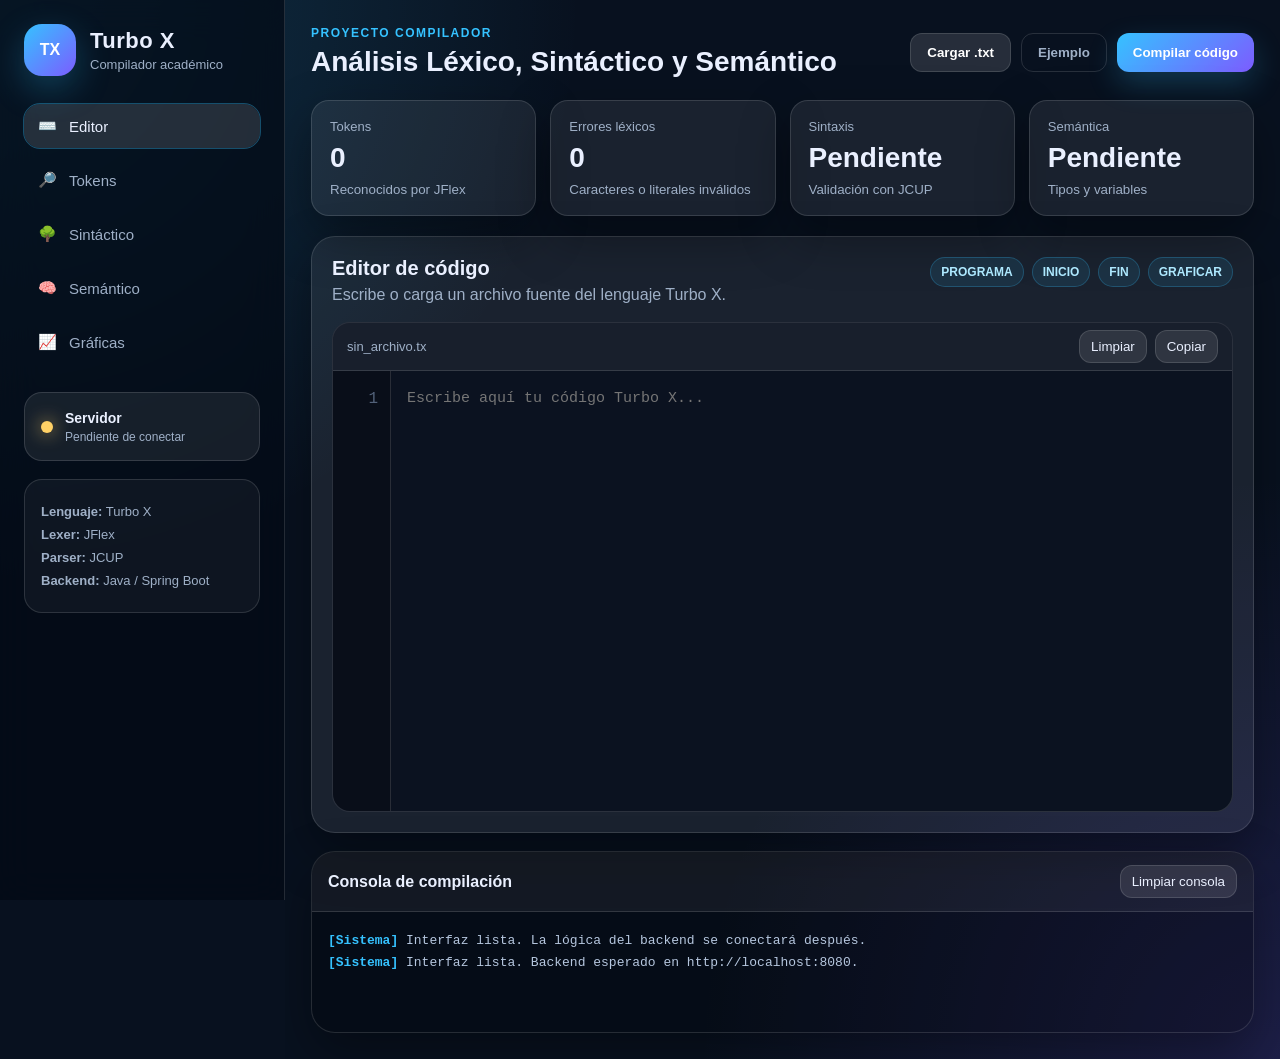
==== CompiladoresProject/CompiladoresProject/index.html @ 4ed5a0e7 "Primera version del compilador Turbo X" ====
<!DOCTYPE html>
<html lang="es">
<head>
    <meta charset="UTF-8">
    <meta name="viewport" content="width=device-width, initial-scale=1.0">
    <title>Turbo X Compiler</title>
    <link rel="stylesheet" href="styles.css">
</head>
<body>

    <div class="app-shell">

        <!-- Barra lateral -->
        <aside class="sidebar">
            <div class="brand">
                <div class="brand-icon">TX</div>
                <div>
                    <h1>Turbo X</h1>
                    <p>Compilador académico</p>
                </div>
            </div>

            <nav class="menu">
                <button class="menu-item active" data-panel="editorPanel">
                    <span>⌨️</span>
                    Editor
                </button>
                <button class="menu-item" data-panel="tokensPanel">
                    <span>🔎</span>
                    Tokens
                </button>
                <button class="menu-item" data-panel="parserPanel">
                    <span>🌳</span>
                    Sintáctico
                </button>
                <button class="menu-item" data-panel="semanticPanel">
                    <span>🧠</span>
                    Semántico
                </button>
                <button class="menu-item" data-panel="graphPanel">
                    <span>📈</span>
                    Gráficas
                </button>
            </nav>

            <div class="sidebar-card">
                <span class="status-dot"></span>
                <div>
                    <strong>Servidor</strong>
                    <p id="serverStatus">Pendiente de conectar</p>
                </div>
            </div>

            <div class="mini-info">
                <p><strong>Lenguaje:</strong> Turbo X</p>
                <p><strong>Lexer:</strong> JFlex</p>
                <p><strong>Parser:</strong> JCUP</p>
                <p><strong>Backend:</strong> Java / Spring Boot</p>
            </div>
        </aside>

        <!-- Contenido principal -->
        <main class="main-content">

            <!-- Encabezado -->
            <header class="topbar">
                <div>
                    <p class="eyebrow">Proyecto compilador</p>
                    <h2>Análisis Léxico, Sintáctico y Semántico</h2>
                </div>

                <div class="topbar-actions">
                    <input type="file" id="archivoTxt" accept=".txt" hidden>
                    <button class="btn secondary" id="btnArchivo">Cargar .txt</button>
                    <button class="btn ghost" id="btnEjemplo">Ejemplo</button>
                    <button class="btn primary" id="btnCompilar">Compilar código</button>
                </div>
            </header>

            <!-- Tarjetas de resumen -->
            <section class="dashboard-grid">
                <article class="metric-card">
                    <span class="metric-label">Tokens</span>
                    <strong id="metricTokens">0</strong>
                    <small>Reconocidos por JFlex</small>
                </article>

                <article class="metric-card">
                    <span class="metric-label">Errores léxicos</span>
                    <strong id="metricLexErrors">0</strong>
                    <small>Caracteres o literales inválidos</small>
                </article>

                <article class="metric-card">
                    <span class="metric-label">Sintaxis</span>
                    <strong id="metricSintaxis">Pendiente</strong>
                    <small>Validación con JCUP</small>
                </article>

                <article class="metric-card">
                    <span class="metric-label">Semántica</span>
                    <strong id="metricSemantica">Pendiente</strong>
                    <small>Tipos y variables</small>
                </article>
            </section>

            <!-- Panel de Editor -->
            <section id="editorPanel" class="workspace-panel active-panel">
                <div class="panel-header">
                    <div>
                        <h3>Editor de código</h3>
                        <p>Escribe o carga un archivo fuente del lenguaje Turbo X.</p>
                    </div>

                    <div class="chip-group">
                        <span class="chip">PROGRAMA</span>
                        <span class="chip">INICIO</span>
                        <span class="chip">FIN</span>
                        <span class="chip">GRAFICAR</span>
                    </div>
                </div>

                <div class="editor-card">
                    <div class="editor-toolbar">
                        <span class="file-name" id="fileName">sin_archivo.tx</span>
                        <div class="editor-tools">
                            <button class="tool-btn" id="btnLimpiar">Limpiar</button>
                            <button class="tool-btn" id="btnCopiar">Copiar</button>
                        </div>
                    </div>

                    <div class="code-wrapper">
                        <div id="lineNumbers" class="line-numbers">1</div>
                        <textarea id="codigo" spellcheck="false" placeholder="Escribe aquí tu código Turbo X..."></textarea>
                    </div>
                </div>
            </section>

            <!-- Panel de Tokens -->
            <section id="tokensPanel" class="workspace-panel">
                <div class="panel-header">
                    <div>
                        <h3>Tabla de tokens</h3>
                        <p>Vista preparada para mostrar el resultado del analizador léxico.</p>
                    </div>
                </div>

                <div class="table-card">
                    <table>
                        <thead>
                            <tr>
                                <th>#</th>
                                <th>Tipo token</th>
                                <th>Lexema</th>
                                <th>Línea</th>
                                <th>Columna</th>
                            </tr>
                        </thead>
                        <tbody id="tablaTokens">
                            <tr>
                                <td colspan="5" class="empty-row">Presiona “Compilar código” para visualizar los tokens.</td>
                            </tr>
                        </tbody>
                    </table>
                </div>
            </section>

            <!-- Panel Sintáctico -->
            <section id="parserPanel" class="workspace-panel">
                <div class="panel-header">
                    <div>
                        <h3>Análisis sintáctico</h3>
                        <p>Espacio diseñado para mostrar errores JCUP, reglas BNF aplicadas y AST.</p>
                    </div>
                </div>

                <div class="split-grid">
                    <article class="result-card">
                        <h4>Resultado del parser</h4>
                        <div id="parserStatus" class="result-box waiting">
                            Pendiente de implementar conexión con JCUP.
                        </div>
                    </article>

                    <article class="result-card">
                        <h4>Árbol sintáctico abstracto</h4>
                        <pre id="astOutput" class="code-output">AST pendiente...</pre>
                    </article>
                </div>
            </section>

            <!-- Panel Semántico -->
            <section id="semanticPanel" class="workspace-panel">
                <div class="panel-header">
                    <div>
                        <h3>Análisis semántico</h3>
                        <p>Validación de declaración de variables, asignaciones y compatibilidad de tipos.</p>
                    </div>
                </div>

                <div class="split-grid">
                    <article class="result-card">
                        <h4>Tabla de símbolos</h4>
                        <table class="mini-table">
                            <thead>
                                <tr>
                                    <th>Variable</th>
                                    <th>Tipo</th>
                                    <th>Valor</th>
                                    <th>Estado</th>
                                </tr>
                            </thead>
                            <tbody id="tablaSimbolos">
                                <tr>
                                    <td colspan="4" class="empty-row">Sin datos semánticos todavía.</td>
                                </tr>
                            </tbody>
                        </table>
                    </article>

                    <article class="result-card">
                        <h4>Errores semánticos</h4>
                        <div id="semanticErrors" class="result-box waiting">
                            Pendiente de validar tipos con Java.
                        </div>
                    </article>
                </div>
            </section>

            <!-- Panel Gráficas -->
            <section id="graphPanel" class="workspace-panel">
                <div class="panel-header">
                    <div>
                        <h3>Módulo de gráficas</h3>
                        <p>Diseñado para mostrar la función detectada y la URL generada para Desmos u otra herramienta.</p>
                    </div>
                </div>

                <div class="graph-layout">
                    <article class="result-card">
                        <h4>Función detectada</h4>
                        <div id="funcionDetectada" class="math-preview">f(x) = pendiente</div>
                    </article>

                    <article class="result-card">
                        <h4>URL generada</h4>
                        <div id="urlGrafica" class="url-box">No se ha generado una URL.</div>
                        <button class="btn secondary full-width" id="btnAbrirGrafica" disabled>Abrir gráfica</button>
                    </article>
                </div>
            </section>

            <!-- Consola inferior -->
            <section class="console-panel">
                <div class="console-header">
                    <h3>Consola de compilación</h3>
                    <button class="tool-btn" id="btnLimpiarConsola">Limpiar consola</button>
                </div>

                <div id="consola" class="console-body">
                    <p><span>[Sistema]</span> Interfaz lista. La lógica del backend se conectará después.</p>
                </div>
            </section>

        </main>
    </div>

    <script src="script.js"></script>
</body>
</html>
---- CompiladoresProject/CompiladoresProject/styles.css ----
/*CONFIGURACIÓN DE COLORES - MODO CLARO*/

/* =========================================================
   TURBO X COMPILER UI
   Diseño visual preparado para conectar después con Java/Spring Boot
   ========================================================= */

:root {
    --bg-main: #08111f;
    --bg-secondary: #0d1b2e;
    --panel: rgba(255, 255, 255, 0.075);
    --panel-strong: rgba(255, 255, 255, 0.12);
    --border: rgba(255, 255, 255, 0.13);
    --text-main: #eaf0ff;
    --text-muted: #9fb0c7;
    --accent: #35c2ff;
    --accent-2: #7c5cff;
    --success: #42e39f;
    --warning: #ffd166;
    --danger: #ff6b6b;
    --code-bg: #0b1220;
    --shadow: 0 20px 50px rgba(0, 0, 0, 0.35);
    --radius-xl: 24px;
    --radius-lg: 18px;
    --radius-md: 12px;
}

* {
    box-sizing: border-box;
}

body {
    margin: 0;
    min-height: 100vh;
    font-family: "Segoe UI", Arial, sans-serif;
    color: var(--text-main);
    background:
        radial-gradient(circle at top left, rgba(53, 194, 255, 0.20), transparent 35%),
        radial-gradient(circle at bottom right, rgba(124, 92, 255, 0.18), transparent 35%),
        var(--bg-main);
}

button,
input,
textarea {
    font-family: inherit;
}

button {
    border: none;
}

.app-shell {
    display: grid;
    grid-template-columns: 285px 1fr;
    min-height: 100vh;
}

/* =========================================================
   SIDEBAR
   ========================================================= */

.sidebar {
    padding: 24px;
    background: rgba(3, 10, 22, 0.72);
    border-right: 1px solid var(--border);
    backdrop-filter: blur(18px);
    position: sticky;
    top: 0;
    height: 100vh;
    overflow-y: auto;
}

.brand {
    display: flex;
    gap: 14px;
    align-items: center;
    margin-bottom: 28px;
}

.brand-icon {
    width: 52px;
    height: 52px;
    display: grid;
    place-items: center;
    border-radius: 18px;
    background: linear-gradient(135deg, var(--accent), var(--accent-2));
    font-weight: 800;
    color: #ffffff;
    box-shadow: 0 12px 35px rgba(53, 194, 255, 0.25);
}

.brand h1 {
    margin: 0;
    font-size: 22px;
    letter-spacing: 0.5px;
}

.brand p {
    margin: 3px 0 0;
    color: var(--text-muted);
    font-size: 13px;
}

.menu {
    display: grid;
    gap: 10px;
}

.menu-item {
    width: 100%;
    padding: 13px 14px;
    border-radius: 16px;
    display: flex;
    align-items: center;
    gap: 12px;
    color: var(--text-muted);
    background: transparent;
    cursor: pointer;
    text-align: left;
    font-size: 15px;
    transition: 0.2s ease;
}

.menu-item:hover,
.menu-item.active {
    background: var(--panel-strong);
    color: var(--text-main);
}

.menu-item.active {
    outline: 1px solid rgba(53, 194, 255, 0.35);
}

.sidebar-card {
    margin-top: 28px;
    padding: 16px;
    border-radius: 18px;
    background: var(--panel);
    border: 1px solid var(--border);
    display: flex;
    gap: 12px;
    align-items: center;
}

.status-dot {
    width: 12px;
    height: 12px;
    border-radius: 50%;
    background: var(--warning);
    box-shadow: 0 0 18px rgba(255, 209, 102, 0.8);
}

.sidebar-card strong {
    font-size: 14px;
}

.sidebar-card p {
    margin: 3px 0 0;
    color: var(--text-muted);
    font-size: 12px;
}

.mini-info {
    margin-top: 18px;
    padding: 16px;
    border-radius: 18px;
    background: rgba(255, 255, 255, 0.045);
    border: 1px solid var(--border);
}

.mini-info p {
    margin: 8px 0;
    color: var(--text-muted);
    font-size: 13px;
}

/* =========================================================
   MAIN CONTENT
   ========================================================= */

.main-content {
    padding: 26px;
    overflow: hidden;
}

.topbar {
    display: flex;
    align-items: center;
    justify-content: space-between;
    gap: 20px;
    margin-bottom: 22px;
}

.eyebrow {
    margin: 0 0 6px;
    color: var(--accent);
    text-transform: uppercase;
    letter-spacing: 1.5px;
    font-size: 12px;
    font-weight: 700;
}

.topbar h2 {
    margin: 0;
    font-size: 28px;
    font-weight: 700;
}

.topbar-actions {
    display: flex;
    flex-wrap: wrap;
    gap: 10px;
    justify-content: flex-end;
}

.btn,
.tool-btn {
    cursor: pointer;
    border-radius: 12px;
    transition: 0.2s ease;
}

.btn {
    padding: 11px 16px;
    font-weight: 700;
    color: #ffffff;
}

.btn.primary {
    background: linear-gradient(135deg, var(--accent), var(--accent-2));
    box-shadow: 0 12px 30px rgba(53, 194, 255, 0.22);
}

.btn.secondary {
    background: rgba(255, 255, 255, 0.12);
    border: 1px solid var(--border);
}

.btn.ghost {
    background: transparent;
    border: 1px solid var(--border);
    color: var(--text-muted);
}

.btn:hover,
.tool-btn:hover {
    transform: translateY(-1px);
    filter: brightness(1.12);
}

.btn:disabled {
    opacity: 0.45;
    cursor: not-allowed;
    transform: none;
}

.full-width {
    width: 100%;
    margin-top: 12px;
}

/* =========================================================
   DASHBOARD
   ========================================================= */

.dashboard-grid {
    display: grid;
    grid-template-columns: repeat(4, minmax(0, 1fr));
    gap: 14px;
    margin-bottom: 20px;
}

.metric-card {
    padding: 18px;
    border-radius: var(--radius-lg);
    background: var(--panel);
    border: 1px solid var(--border);
    box-shadow: var(--shadow);
}

.metric-label {
    display: block;
    color: var(--text-muted);
    font-size: 13px;
    margin-bottom: 8px;
}

.metric-card strong {
    display: block;
    font-size: 28px;
}

.metric-card small {
    display: block;
    color: var(--text-muted);
    margin-top: 8px;
}

/* =========================================================
   WORKSPACE PANELS
   ========================================================= */

.workspace-panel {
    display: none;
    padding: 20px;
    border-radius: var(--radius-xl);
    background: var(--panel);
    border: 1px solid var(--border);
    box-shadow: var(--shadow);
    margin-bottom: 18px;
}

.workspace-panel.active-panel {
    display: block;
}

.panel-header {
    display: flex;
    align-items: flex-start;
    justify-content: space-between;
    gap: 18px;
    margin-bottom: 18px;
}

.panel-header h3 {
    margin: 0;
    font-size: 20px;
}

.panel-header p {
    margin: 6px 0 0;
    color: var(--text-muted);
}

.chip-group {
    display: flex;
    gap: 8px;
    flex-wrap: wrap;
    justify-content: flex-end;
}

.chip {
    padding: 7px 10px;
    border-radius: 999px;
    background: rgba(53, 194, 255, 0.10);
    border: 1px solid rgba(53, 194, 255, 0.24);
    color: #aee9ff;
    font-size: 12px;
    font-weight: 700;
}

/* =========================================================
   EDITOR
   ========================================================= */

.editor-card {
    border-radius: var(--radius-lg);
    overflow: hidden;
    border: 1px solid var(--border);
    background: var(--code-bg);
}

.editor-toolbar {
    height: 48px;
    padding: 0 14px;
    background: rgba(255, 255, 255, 0.055);
    border-bottom: 1px solid var(--border);
    display: flex;
    align-items: center;
    justify-content: space-between;
}

.file-name {
    color: var(--text-muted);
    font-size: 13px;
}

.editor-tools {
    display: flex;
    gap: 8px;
}

.tool-btn {
    padding: 8px 11px;
    background: rgba(255, 255, 255, 0.10);
    color: var(--text-main);
    border: 1px solid var(--border);
}

.code-wrapper {
    display: grid;
    grid-template-columns: 58px 1fr;
    min-height: 440px;
    max-height: 520px;
}

.line-numbers {
    padding: 16px 12px;
    color: #526179;
    background: rgba(0, 0, 0, 0.22);
    border-right: 1px solid var(--border);
    text-align: right;
    font-family: "Consolas", "Courier New", monospace;
    line-height: 1.55;
    user-select: none;
    overflow: hidden;
}

#codigo {
    width: 100%;
    min-height: 440px;
    max-height: 520px;
    padding: 16px;
    resize: vertical;
    border: none;
    outline: none;
    color: #dce7ff;
    background: transparent;
    font-family: "Consolas", "Courier New", monospace;
    font-size: 15px;
    line-height: 1.55;
    overflow: auto;
}

/* =========================================================
   TABLES
   ========================================================= */

.table-card,
.result-card {
    border-radius: var(--radius-lg);
    background: rgba(0, 0, 0, 0.18);
    border: 1px solid var(--border);
    overflow: hidden;
}

.table-card {
    max-height: 480px;
    overflow: auto;
}

table {
    width: 100%;
    border-collapse: collapse;
}

th {
    position: sticky;
    top: 0;
    z-index: 2;
    color: var(--text-main);
    background: rgba(13, 27, 46, 0.96);
    text-align: left;
    font-size: 13px;
    letter-spacing: 0.4px;
}

th,
td {
    padding: 12px;
    border-bottom: 1px solid var(--border);
}

td {
    color: var(--text-muted);
    font-size: 14px;
}

.empty-row {
    text-align: center;
    color: #73839d;
    padding: 26px;
}

.token-badge {
    display: inline-flex;
    padding: 5px 8px;
    border-radius: 999px;
    background: rgba(53, 194, 255, 0.11);
    color: #aee9ff;
    font-size: 12px;
    font-weight: 700;
}

/* =========================================================
   RESULTS
   ========================================================= */

.split-grid,
.graph-layout {
    display: grid;
    grid-template-columns: 1fr 1fr;
    gap: 16px;
}

.result-card {
    padding: 18px;
}

.result-card h4 {
    margin: 0 0 12px;
    font-size: 16px;
}

.result-box {
    padding: 16px;
    border-radius: 14px;
    min-height: 120px;
    border: 1px solid var(--border);
    color: var(--text-muted);
    background: rgba(255, 255, 255, 0.045);
}

.result-box.waiting {
    border-style: dashed;
}

.code-output {
    margin: 0;
    padding: 16px;
    min-height: 210px;
    overflow: auto;
    border-radius: 14px;
    background: var(--code-bg);
    color: #dce7ff;
    font-family: "Consolas", "Courier New", monospace;
}

.mini-table th {
    position: static;
}

.math-preview {
    padding: 28px 18px;
    border-radius: 18px;
    background: linear-gradient(135deg, rgba(53, 194, 255, 0.13), rgba(124, 92, 255, 0.13));
    border: 1px solid var(--border);
    font-size: 28px;
    font-family: "Cambria Math", "Times New Roman", serif;
    text-align: center;
}

.url-box {
    padding: 14px;
    min-height: 78px;
    border-radius: 14px;
    background: var(--code-bg);
    border: 1px solid var(--border);
    color: var(--text-muted);
    word-break: break-all;
}

/* =========================================================
   CONSOLE
   ========================================================= */

.console-panel {
    border-radius: var(--radius-xl);
    background: rgba(0, 0, 0, 0.26);
    border: 1px solid var(--border);
    box-shadow: var(--shadow);
    overflow: hidden;
}

.console-header {
    padding: 13px 16px;
    display: flex;
    justify-content: space-between;
    align-items: center;
    background: rgba(255, 255, 255, 0.055);
    border-bottom: 1px solid var(--border);
}

.console-header h3 {
    margin: 0;
    font-size: 16px;
}

.console-body {
    padding: 14px 16px;
    min-height: 120px;
    max-height: 190px;
    overflow: auto;
    font-family: "Consolas", "Courier New", monospace;
    font-size: 13px;
}

.console-body p {
    margin: 7px 0;
    color: #b6c7df;
}

.console-body span {
    color: var(--accent);
    font-weight: 700;
}

/* =========================================================
   RESPONSIVE
   ========================================================= */

@media (max-width: 1100px) {
    .app-shell {
        grid-template-columns: 1fr;
    }

    .sidebar {
        position: relative;
        height: auto;
    }

    .menu {
        grid-template-columns: repeat(5, minmax(0, 1fr));
    }

    .dashboard-grid {
        grid-template-columns: repeat(2, minmax(0, 1fr));
    }

    .split-grid,
    .graph-layout {
        grid-template-columns: 1fr;
    }

    .topbar {
        align-items: flex-start;
        flex-direction: column;
    }
}

@media (max-width: 720px) {
    .main-content {
        padding: 16px;
    }

    .menu {
        grid-template-columns: 1fr;
    }

    .dashboard-grid {
        grid-template-columns: 1fr;
    }

    .topbar-actions {
        width: 100%;
    }

    .btn {
        width: 100%;
    }

    .code-wrapper {
        grid-template-columns: 46px 1fr;
    }

    .line-numbers {
        padding-left: 5px;
        padding-right: 7px;
    }
}

/* =========================================================
   EXTRA PARA RESULTADOS CORRECTOS / ERRORES
   Pegar al final de styles.css si no existe todavía.
   ========================================================= */

.success-box {
    border-color: rgba(66, 227, 159, 0.45) !important;
    background: rgba(66, 227, 159, 0.08) !important;
    color: #d8ffef !important;
}

.error-box {
    border-color: rgba(255, 107, 107, 0.45) !important;
    background: rgba(255, 107, 107, 0.08) !important;
    color: #ffdada !important;
}

.error-box ul {
    margin: 0;
    padding-left: 18px;
}

.token-error {
    background: rgba(255, 107, 107, 0.18) !important;
    color: #ffdada !important;
}
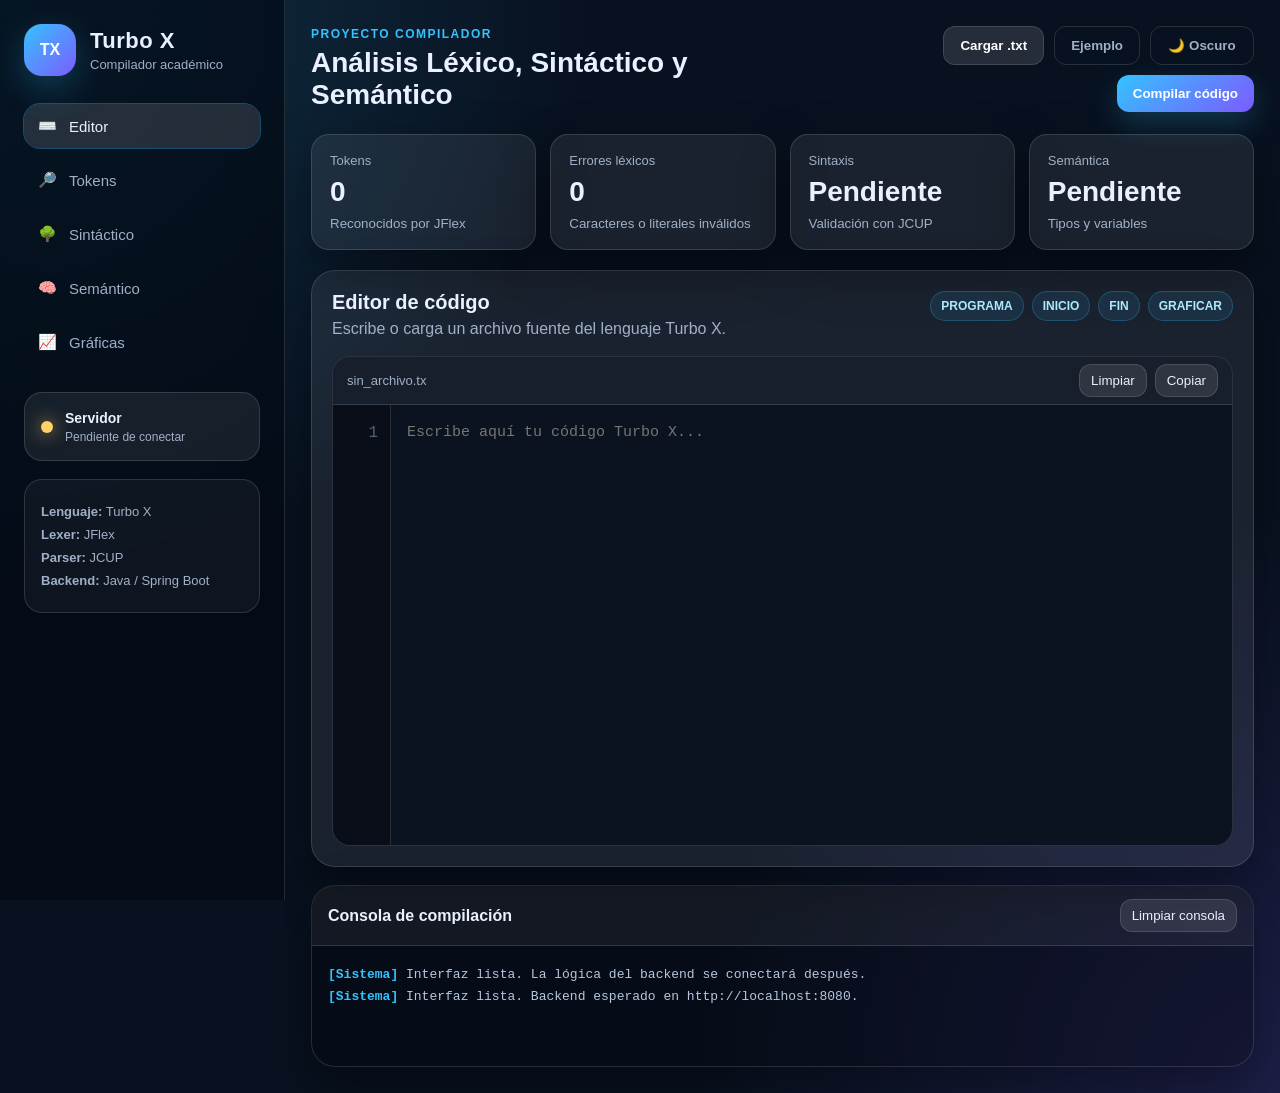
==== commit 40162a85: "Agregar tema claro y oscuro" ====
--- a/CompiladoresProject/CompiladoresProject/index.html
+++ b/CompiladoresProject/CompiladoresProject/index.html
@@ -73,6 +73,7 @@
                     <input type="file" id="archivoTxt" accept=".txt" hidden>
                     <button class="btn secondary" id="btnArchivo">Cargar .txt</button>
                     <button class="btn ghost" id="btnEjemplo">Ejemplo</button>
+                    <button class="btn ghost theme-toggle" id="btnTema" type="button">🌙 Oscuro</button>
                     <button class="btn primary" id="btnCompilar">Compilar código</button>
                 </div>
             </header>
--- a/CompiladoresProject/CompiladoresProject/styles.css
+++ b/CompiladoresProject/CompiladoresProject/styles.css
@@ -686,3 +686,239 @@
     background: rgba(255, 107, 107, 0.18) !important;
     color: #ffdada !important;
 }
+
+
+/* =========================================================
+   BOTÓN Y TEMA CLARO / OSCURO
+   El tema oscuro actual queda como predeterminado.
+   El claro solo se activa cuando body tiene la clase .light-theme
+   ========================================================= */
+
+.theme-toggle {
+    min-width: 104px;
+}
+
+body.light-theme {
+    --bg-main: #f8fafc;
+    --bg-secondary: #eef2ff;
+    --panel: rgba(255, 255, 255, 0.82);
+    --panel-strong: rgba(255, 255, 255, 0.96);
+    --border: rgba(100, 116, 139, 0.28);
+    --text-main: #0f172a;
+    --text-muted: #475569;
+    --accent: #2563eb;
+    --accent-2: #7c3aed;
+    --success: #15803d;
+    --warning: #ca8a04;
+    --danger: #dc2626;
+    --code-bg: #ffffff;
+    --shadow: 0 20px 50px rgba(15, 23, 42, 0.10);
+
+    color: var(--text-main);
+    background:
+        radial-gradient(circle at top left, rgba(37, 99, 235, 0.12), transparent 34%),
+        radial-gradient(circle at bottom right, rgba(14, 165, 233, 0.12), transparent 34%),
+        linear-gradient(135deg, #f8fafc 0%, #eef2ff 50%, #e0f2fe 100%);
+}
+
+body.light-theme .sidebar {
+    background: rgba(255, 255, 255, 0.88);
+    border-right: 1px solid rgba(100, 116, 139, 0.30);
+    box-shadow: 8px 0 28px rgba(15, 23, 42, 0.08);
+}
+
+body.light-theme .brand h1,
+body.light-theme .topbar h2,
+body.light-theme .panel-header h3,
+body.light-theme .console-header h3,
+body.light-theme .result-card h4,
+body.light-theme .metric-card strong,
+body.light-theme .sidebar-card strong,
+body.light-theme h1,
+body.light-theme h2,
+body.light-theme h3,
+body.light-theme h4 {
+    color: #0f172a;
+}
+
+body.light-theme .brand p,
+body.light-theme .panel-header p,
+body.light-theme .metric-label,
+body.light-theme .metric-card small,
+body.light-theme .sidebar-card p,
+body.light-theme .mini-info p,
+body.light-theme .file-name,
+body.light-theme td,
+body.light-theme .empty-row,
+body.light-theme .console-body p,
+body.light-theme .url-box,
+body.light-theme #graficaAyuda {
+    color: #475569;
+}
+
+body.light-theme .eyebrow {
+    color: #2563eb;
+}
+
+body.light-theme .menu-item {
+    color: #334155;
+}
+
+body.light-theme .menu-item:hover,
+body.light-theme .menu-item.active {
+    background: rgba(37, 99, 235, 0.10);
+    color: #1d4ed8;
+}
+
+body.light-theme .menu-item.active {
+    outline: 1px solid rgba(37, 99, 235, 0.25);
+}
+
+body.light-theme .workspace-panel,
+body.light-theme .metric-card,
+body.light-theme .sidebar-card,
+body.light-theme .mini-info,
+body.light-theme .console-panel,
+body.light-theme .table-card,
+body.light-theme .result-card {
+    background: rgba(255, 255, 255, 0.82);
+    border-color: rgba(100, 116, 139, 0.28);
+    box-shadow: 0 20px 50px rgba(15, 23, 42, 0.10);
+}
+
+body.light-theme .editor-card,
+body.light-theme .code-output,
+body.light-theme .url-box {
+    background: #ffffff;
+    border-color: rgba(100, 116, 139, 0.28);
+}
+
+body.light-theme .editor-toolbar,
+body.light-theme .console-header {
+    background: rgba(226, 232, 240, 0.72);
+    border-color: rgba(100, 116, 139, 0.28);
+}
+
+body.light-theme .code-wrapper {
+    background: #ffffff;
+}
+
+body.light-theme .line-numbers {
+    background: #f1f5f9;
+    color: #64748b;
+    border-color: rgba(100, 116, 139, 0.28);
+}
+
+body.light-theme #codigo {
+    color: #0f172a;
+    background: #ffffff;
+    caret-color: #2563eb;
+}
+
+body.light-theme #codigo::placeholder {
+    color: #94a3b8;
+}
+
+body.light-theme th {
+    background: #e2e8f0;
+    color: #0f172a;
+    border-color: rgba(100, 116, 139, 0.25);
+}
+
+body.light-theme td {
+    border-color: rgba(100, 116, 139, 0.20);
+}
+
+body.light-theme tr:hover td {
+    background: rgba(37, 99, 235, 0.06);
+}
+
+body.light-theme .result-box {
+    background: #f8fafc;
+    border-color: rgba(100, 116, 139, 0.30);
+    color: #334155;
+}
+
+body.light-theme .result-box.waiting {
+    border-color: rgba(100, 116, 139, 0.35);
+}
+
+body.light-theme .success-box {
+    background: rgba(220, 252, 231, 0.82) !important;
+    border-color: rgba(22, 163, 74, 0.45) !important;
+    color: #14532d !important;
+}
+
+body.light-theme .error-box {
+    background: rgba(254, 226, 226, 0.86) !important;
+    border-color: rgba(220, 38, 38, 0.45) !important;
+    color: #7f1d1d !important;
+}
+
+body.light-theme .console-body {
+    background: #ffffff;
+}
+
+body.light-theme .console-body span {
+    color: #0284c7;
+}
+
+body.light-theme .btn {
+    background: #ffffff;
+    color: #0f172a;
+    border: 1px solid rgba(100, 116, 139, 0.35);
+}
+
+body.light-theme .btn.primary {
+    background: linear-gradient(135deg, #2563eb, #7c3aed);
+    color: #ffffff;
+    border-color: transparent;
+}
+
+body.light-theme .btn.secondary {
+    background: #f8fafc;
+    color: #0f172a;
+}
+
+body.light-theme .btn.ghost {
+    background: #ffffff;
+    color: #0f172a;
+}
+
+body.light-theme .tool-btn {
+    background: #ffffff;
+    color: #0f172a;
+    border: 1px solid rgba(100, 116, 139, 0.35);
+}
+
+body.light-theme .chip {
+    background: rgba(37, 99, 235, 0.10);
+    border-color: rgba(37, 99, 235, 0.22);
+    color: #1d4ed8;
+}
+
+body.light-theme .token-badge {
+    background: rgba(37, 99, 235, 0.12);
+    color: #1d4ed8;
+}
+
+body.light-theme .token-error {
+    background: rgba(220, 38, 38, 0.13) !important;
+    color: #b91c1c !important;
+}
+
+body.light-theme .math-preview {
+    background: linear-gradient(135deg, rgba(37, 99, 235, 0.12), rgba(124, 58, 237, 0.10));
+    color: #0f172a;
+}
+
+body.light-theme #graficaCanvasWrapper {
+    background: rgba(255, 255, 255, 0.86) !important;
+    border-color: rgba(100, 116, 139, 0.30) !important;
+}
+
+body.light-theme #graficaCanvas {
+    background: #ffffff !important;
+    border: 1px solid rgba(100, 116, 139, 0.30);
+}
+
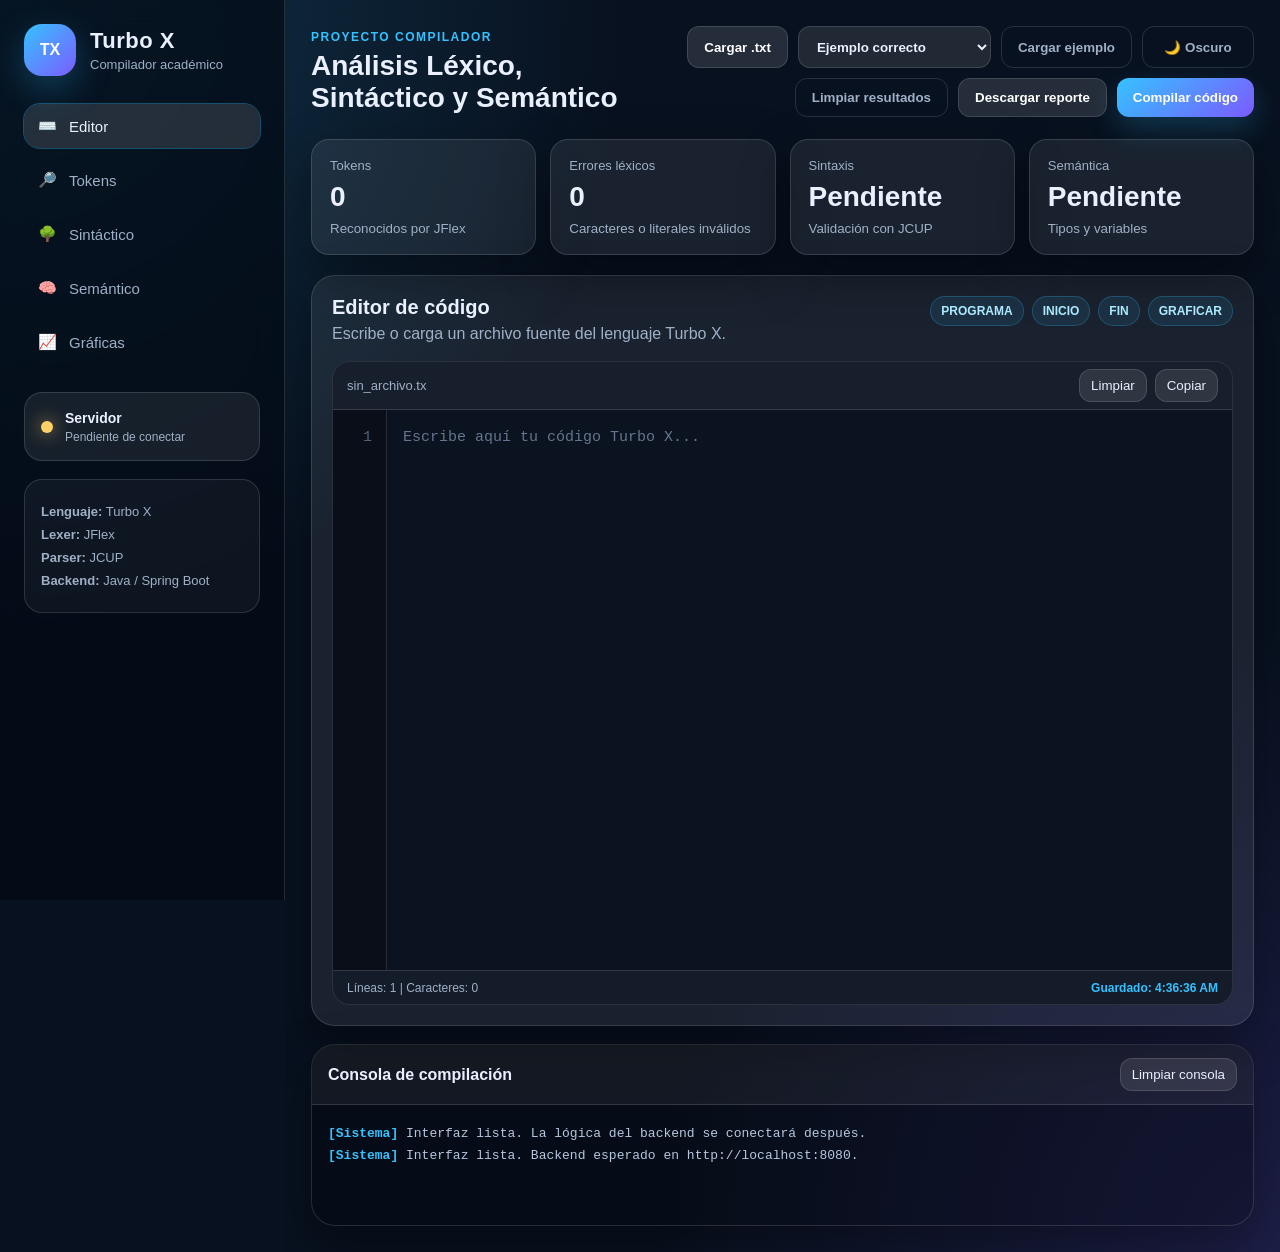
==== commit 29d12f54: "Mejoras en la parte web" ====
--- a/CompiladoresProject/CompiladoresProject/index.html
+++ b/CompiladoresProject/CompiladoresProject/index.html
@@ -71,10 +71,23 @@
 
                 <div class="topbar-actions">
                     <input type="file" id="archivoTxt" accept=".txt" hidden>
-                    <button class="btn secondary" id="btnArchivo">Cargar .txt</button>
-                    <button class="btn ghost" id="btnEjemplo">Ejemplo</button>
+                    <button class="btn secondary" id="btnArchivo" type="button">Cargar .txt</button>
+
+                    <select id="selectorEjemplos" class="select-example" title="Seleccionar ejemplo de prueba">
+                        <option value="correcto">Ejemplo correcto</option>
+                        <option value="lexico">Error léxico</option>
+                        <option value="sintactico">Error sintáctico</option>
+                        <option value="semantico">Error semántico</option>
+                        <option value="grafica">Gráfica cuadrática</option>
+                        <option value="trigonometrica">Gráfica trigonométrica</option>
+                        <option value="divisionCero">División entre cero</option>
+                    </select>
+
+                    <button class="btn ghost" id="btnEjemplo" type="button">Cargar ejemplo</button>
                     <button class="btn ghost theme-toggle" id="btnTema" type="button">🌙 Oscuro</button>
-                    <button class="btn primary" id="btnCompilar">Compilar código</button>
+                    <button class="btn ghost" id="btnLimpiarResultados" type="button">Limpiar resultados</button>
+                    <button class="btn secondary" id="btnDescargarReporte" type="button">Descargar reporte</button>
+                    <button class="btn primary" id="btnCompilar" type="button">Compilar código</button>
                 </div>
             </header>
 
@@ -132,7 +145,17 @@
 
                     <div class="code-wrapper">
                         <div id="lineNumbers" class="line-numbers">1</div>
-                        <textarea id="codigo" spellcheck="false" placeholder="Escribe aquí tu código Turbo X..."></textarea>
+
+                        <div class="highlight-editor">
+                            <div id="errorLineLayer" class="error-line-layer" aria-hidden="true"></div>
+                            <pre id="highlightLayer" class="highlight-layer" aria-hidden="true"></pre>
+                            <textarea id="codigo" class="code-input" spellcheck="false" placeholder="Escribe aquí tu código Turbo X..."></textarea>
+                        </div>
+                    </div>
+
+                    <div class="editor-statusbar">
+                        <span id="editorStats">Líneas: 1 | Caracteres: 0</span>
+                        <span id="autosaveStatus">Autoguardado activo</span>
                     </div>
                 </div>
             </section>
@@ -249,7 +272,19 @@
                         <button class="btn secondary full-width" id="btnAbrirGrafica" disabled>Abrir gráfica</button>
                     </article>
                 </div>
-            </section>
+            
+                <div id="graficaCanvasWrapper" class="graph-card canvas-visible-card">
+                    <div class="graph-card-header">
+                        <div>
+                            <h3>Vista de la gráfica</h3>
+                            <p>Representación interna en Canvas como vista previa adicional.</p>
+                        </div>
+                    </div>
+
+                    <canvas id="graficaCanvas"></canvas>
+                    <p id="graficaAyuda">Gráfica pendiente. Compila un programa con GRAFICAR para visualizarla.</p>
+                </div>
+</section>
 
             <!-- Consola inferior -->
             <section class="console-panel">
--- a/CompiladoresProject/CompiladoresProject/styles.css
+++ b/CompiladoresProject/CompiladoresProject/styles.css
@@ -689,42 +689,81 @@
 
 
 /* =========================================================
-   BOTÓN Y TEMA CLARO / OSCURO
-   El tema oscuro actual queda como predeterminado.
-   El claro solo se activa cuando body tiene la clase .light-theme
+   TEMA CLARO / OSCURO
    ========================================================= */
 
 .theme-toggle {
-    min-width: 104px;
+    min-width: 112px;
 }
 
 body.light-theme {
     --bg-main: #f8fafc;
     --bg-secondary: #eef2ff;
-    --panel: rgba(255, 255, 255, 0.82);
-    --panel-strong: rgba(255, 255, 255, 0.96);
+    --panel: rgba(255, 255, 255, 0.84);
+    --panel-strong: rgba(37, 99, 235, 0.10);
     --border: rgba(100, 116, 139, 0.28);
     --text-main: #0f172a;
     --text-muted: #475569;
     --accent: #2563eb;
     --accent-2: #7c3aed;
-    --success: #15803d;
-    --warning: #ca8a04;
-    --danger: #dc2626;
     --code-bg: #ffffff;
-    --shadow: 0 20px 50px rgba(15, 23, 42, 0.10);
-
+    --shadow: 0 20px 45px rgba(15, 23, 42, 0.10);
     color: var(--text-main);
     background:
-        radial-gradient(circle at top left, rgba(37, 99, 235, 0.12), transparent 34%),
-        radial-gradient(circle at bottom right, rgba(14, 165, 233, 0.12), transparent 34%),
-        linear-gradient(135deg, #f8fafc 0%, #eef2ff 50%, #e0f2fe 100%);
+        radial-gradient(circle at top left, rgba(37, 99, 235, 0.10), transparent 35%),
+        radial-gradient(circle at bottom right, rgba(124, 58, 237, 0.10), transparent 35%),
+        linear-gradient(135deg, #f8fafc 0%, #eef2ff 52%, #e0f2fe 100%);
 }
 
 body.light-theme .sidebar {
-    background: rgba(255, 255, 255, 0.88);
-    border-right: 1px solid rgba(100, 116, 139, 0.30);
-    box-shadow: 8px 0 28px rgba(15, 23, 42, 0.08);
+    background: rgba(255, 255, 255, 0.82);
+    border-right: 1px solid var(--border);
+}
+
+body.light-theme .main-content {
+    color: var(--text-main);
+}
+
+body.light-theme .workspace-panel,
+body.light-theme .metric-card,
+body.light-theme .sidebar-card,
+body.light-theme .mini-info,
+body.light-theme .console-panel {
+    background: rgba(255, 255, 255, 0.78);
+    border-color: var(--border);
+    box-shadow: var(--shadow);
+}
+
+body.light-theme .editor-card,
+body.light-theme .table-card,
+body.light-theme .result-card,
+body.light-theme .url-box,
+body.light-theme .code-output {
+    background: #ffffff;
+    border-color: var(--border);
+}
+
+body.light-theme .editor-toolbar,
+body.light-theme .console-header {
+    background: rgba(37, 99, 235, 0.06);
+    border-color: var(--border);
+}
+
+body.light-theme th {
+    background: #e2e8f0;
+    color: #0f172a;
+}
+
+body.light-theme td,
+body.light-theme .console-body p,
+body.light-theme .file-name,
+body.light-theme .metric-card small,
+body.light-theme .metric-label,
+body.light-theme .panel-header p,
+body.light-theme .brand p,
+body.light-theme .mini-info p,
+body.light-theme .sidebar-card p {
+    color: #475569;
 }
 
 body.light-theme .brand h1,
@@ -733,31 +772,8 @@
 body.light-theme .console-header h3,
 body.light-theme .result-card h4,
 body.light-theme .metric-card strong,
-body.light-theme .sidebar-card strong,
-body.light-theme h1,
-body.light-theme h2,
-body.light-theme h3,
-body.light-theme h4 {
+body.light-theme .sidebar-card strong {
     color: #0f172a;
-}
-
-body.light-theme .brand p,
-body.light-theme .panel-header p,
-body.light-theme .metric-label,
-body.light-theme .metric-card small,
-body.light-theme .sidebar-card p,
-body.light-theme .mini-info p,
-body.light-theme .file-name,
-body.light-theme td,
-body.light-theme .empty-row,
-body.light-theme .console-body p,
-body.light-theme .url-box,
-body.light-theme #graficaAyuda {
-    color: #475569;
-}
-
-body.light-theme .eyebrow {
-    color: #2563eb;
 }
 
 body.light-theme .menu-item {
@@ -770,125 +786,45 @@
     color: #1d4ed8;
 }
 
-body.light-theme .menu-item.active {
-    outline: 1px solid rgba(37, 99, 235, 0.25);
-}
-
-body.light-theme .workspace-panel,
-body.light-theme .metric-card,
-body.light-theme .sidebar-card,
-body.light-theme .mini-info,
-body.light-theme .console-panel,
-body.light-theme .table-card,
-body.light-theme .result-card {
-    background: rgba(255, 255, 255, 0.82);
-    border-color: rgba(100, 116, 139, 0.28);
-    box-shadow: 0 20px 50px rgba(15, 23, 42, 0.10);
-}
-
-body.light-theme .editor-card,
-body.light-theme .code-output,
-body.light-theme .url-box {
+body.light-theme .btn.secondary,
+body.light-theme .btn.ghost,
+body.light-theme .tool-btn {
     background: #ffffff;
-    border-color: rgba(100, 116, 139, 0.28);
-}
-
-body.light-theme .editor-toolbar,
-body.light-theme .console-header {
-    background: rgba(226, 232, 240, 0.72);
-    border-color: rgba(100, 116, 139, 0.28);
-}
-
-body.light-theme .code-wrapper {
-    background: #ffffff;
+    color: #0f172a;
+    border: 1px solid var(--border);
+}
+
+body.light-theme .btn.primary {
+    color: #ffffff;
 }
 
 body.light-theme .line-numbers {
     background: #f1f5f9;
     color: #64748b;
-    border-color: rgba(100, 116, 139, 0.28);
-}
-
-body.light-theme #codigo {
-    color: #0f172a;
-    background: #ffffff;
-    caret-color: #2563eb;
-}
-
-body.light-theme #codigo::placeholder {
-    color: #94a3b8;
-}
-
-body.light-theme th {
-    background: #e2e8f0;
-    color: #0f172a;
-    border-color: rgba(100, 116, 139, 0.25);
-}
-
-body.light-theme td {
-    border-color: rgba(100, 116, 139, 0.20);
-}
-
-body.light-theme tr:hover td {
-    background: rgba(37, 99, 235, 0.06);
+    border-right: 1px solid var(--border);
 }
 
 body.light-theme .result-box {
     background: #f8fafc;
-    border-color: rgba(100, 116, 139, 0.30);
     color: #334155;
-}
-
-body.light-theme .result-box.waiting {
-    border-color: rgba(100, 116, 139, 0.35);
+    border-color: var(--border);
 }
 
 body.light-theme .success-box {
+    border-color: rgba(22, 163, 74, 0.45) !important;
     background: rgba(220, 252, 231, 0.82) !important;
-    border-color: rgba(22, 163, 74, 0.45) !important;
     color: #14532d !important;
 }
 
 body.light-theme .error-box {
+    border-color: rgba(220, 38, 38, 0.45) !important;
     background: rgba(254, 226, 226, 0.86) !important;
-    border-color: rgba(220, 38, 38, 0.45) !important;
     color: #7f1d1d !important;
 }
 
-body.light-theme .console-body {
-    background: #ffffff;
-}
-
-body.light-theme .console-body span {
-    color: #0284c7;
-}
-
-body.light-theme .btn {
-    background: #ffffff;
+body.light-theme .math-preview {
+    background: linear-gradient(135deg, rgba(37, 99, 235, 0.10), rgba(124, 58, 237, 0.10));
     color: #0f172a;
-    border: 1px solid rgba(100, 116, 139, 0.35);
-}
-
-body.light-theme .btn.primary {
-    background: linear-gradient(135deg, #2563eb, #7c3aed);
-    color: #ffffff;
-    border-color: transparent;
-}
-
-body.light-theme .btn.secondary {
-    background: #f8fafc;
-    color: #0f172a;
-}
-
-body.light-theme .btn.ghost {
-    background: #ffffff;
-    color: #0f172a;
-}
-
-body.light-theme .tool-btn {
-    background: #ffffff;
-    color: #0f172a;
-    border: 1px solid rgba(100, 116, 139, 0.35);
 }
 
 body.light-theme .chip {
@@ -897,28 +833,880 @@
     color: #1d4ed8;
 }
 
-body.light-theme .token-badge {
-    background: rgba(37, 99, 235, 0.12);
+/* =========================================================
+   EDITOR CON RESALTADO DE SINTAXIS
+   ========================================================= */
+
+.highlight-editor {
+    position: relative;
+    min-height: 440px;
+    max-height: 520px;
+    overflow: hidden;
+    background: transparent;
+}
+
+.highlight-layer,
+.code-input {
+    position: absolute;
+    inset: 0;
+    width: 100%;
+    min-height: 440px;
+    max-height: 520px;
+    margin: 0;
+    padding: 16px;
+    border: none;
+    outline: none;
+    font-family: "Consolas", "Courier New", monospace;
+    font-size: 15px;
+    line-height: 1.55;
+    tab-size: 4;
+    white-space: pre-wrap;
+    overflow-wrap: break-word;
+}
+
+.highlight-layer {
+    z-index: 1;
+    overflow: hidden;
+    pointer-events: none;
+    color: #dce7ff;
+    background: transparent;
+}
+
+.code-input {
+    z-index: 2;
+    resize: vertical;
+    overflow: auto;
+    background: transparent !important;
+    color: transparent !important;
+    caret-color: #eaf0ff;
+    -webkit-text-fill-color: transparent;
+}
+
+.code-input::selection {
+    background: rgba(53, 194, 255, 0.28);
+}
+
+.code-input::placeholder {
+    color: #66758d;
+    -webkit-text-fill-color: #66758d;
+}
+
+/* Resaltado en tema oscuro */
+.syntax-keyword {
+    color: #7dd3fc;
+    font-weight: 800;
+}
+
+.syntax-type {
+    color: #86efac;
+    font-weight: 800;
+}
+
+.syntax-boolean {
+    color: #fbbf24;
+    font-weight: 800;
+}
+
+.syntax-function {
+    color: #c084fc;
+    font-weight: 800;
+}
+
+.syntax-identifier {
+    color: #dce7ff;
+}
+
+.syntax-string {
+    color: #fde68a;
+}
+
+.syntax-char {
+    color: #fdba74;
+}
+
+.syntax-number {
+    color: #67e8f9;
+}
+
+.syntax-comment {
+    color: #64748b;
+    font-style: italic;
+}
+
+.syntax-operator {
+    color: #f0abfc;
+    font-weight: 700;
+}
+
+/* Resaltado en tema claro */
+body.light-theme .highlight-layer {
+    color: #0f172a;
+}
+
+body.light-theme .code-input {
+    caret-color: #1d4ed8;
+}
+
+body.light-theme .code-input::selection {
+    background: rgba(37, 99, 235, 0.20);
+}
+
+body.light-theme .syntax-keyword {
     color: #1d4ed8;
 }
 
-body.light-theme .token-error {
-    background: rgba(220, 38, 38, 0.13) !important;
-    color: #b91c1c !important;
+body.light-theme .syntax-type {
+    color: #047857;
+}
+
+body.light-theme .syntax-boolean {
+    color: #b45309;
+}
+
+body.light-theme .syntax-function {
+    color: #7c3aed;
+}
+
+body.light-theme .syntax-identifier {
+    color: #0f172a;
+}
+
+body.light-theme .syntax-string {
+    color: #a16207;
+}
+
+body.light-theme .syntax-char {
+    color: #c2410c;
+}
+
+body.light-theme .syntax-number {
+    color: #0891b2;
+}
+
+body.light-theme .syntax-comment {
+    color: #64748b;
+}
+
+body.light-theme .syntax-operator {
+    color: #be185d;
+}
+
+
+
+/* =========================================================
+   MEJORAS UI: SELECTOR, REPORTE, AUTOGUARDADO
+   ========================================================= */
+
+.select-example {
+    min-height: 42px;
+    padding: 10px 14px;
+    border-radius: 12px;
+    border: 1px solid var(--border);
+    background: rgba(255, 255, 255, 0.10);
+    color: var(--text-main);
+    font-weight: 700;
+    outline: none;
+    cursor: pointer;
+    transition: 0.2s ease;
+}
+
+.select-example:hover,
+.select-example:focus {
+    filter: brightness(1.10);
+    border-color: rgba(53, 194, 255, 0.45);
+}
+
+.select-example option {
+    background: #0d1b2e;
+    color: #eaf0ff;
+}
+
+.editor-statusbar {
+    min-height: 38px;
+    padding: 9px 14px;
+    border-top: 1px solid var(--border);
+    background: rgba(255, 255, 255, 0.045);
+    display: flex;
+    align-items: center;
+    justify-content: space-between;
+    gap: 14px;
+    color: var(--text-muted);
+    font-size: 12px;
+}
+
+#autosaveStatus {
+    color: var(--accent);
+    font-weight: 700;
+}
+
+body.light-theme .select-example {
+    background: #ffffff;
+    color: #0f172a;
+    border-color: var(--border);
+}
+
+body.light-theme .select-example option {
+    background: #ffffff;
+    color: #0f172a;
+}
+
+body.light-theme .editor-statusbar {
+    background: rgba(37, 99, 235, 0.05);
+    border-color: var(--border);
+    color: #475569;
+}
+
+body.light-theme #autosaveStatus {
+    color: #2563eb;
+}
+
+@media (max-width: 720px) {
+    .select-example {
+        width: 100%;
+    }
+
+    .editor-statusbar {
+        flex-direction: column;
+        align-items: flex-start;
+    }
+}
+
+
+/* =========================================================
+   MARCADO DE LÍNEAS CON ERROR Y VALIDACIÓN EN VIVO
+   ========================================================= */
+
+.error-line-layer {
+    position: absolute;
+    inset: 0;
+    z-index: 0;
+    overflow: hidden;
+    pointer-events: none;
+}
+
+.highlight-layer {
+    z-index: 1;
+}
+
+.code-input {
+    z-index: 2;
+}
+
+.compile-error-line,
+.live-warning-line {
+    position: absolute;
+    left: 0;
+    right: 0;
+    border-left: 4px solid transparent;
+}
+
+.compile-error-line {
+    background: rgba(239, 68, 68, 0.20);
+    border-left-color: #ef4444;
+}
+
+.live-warning-line {
+    background: rgba(245, 158, 11, 0.16);
+    border-left-color: #f59e0b;
+}
+
+.line-numbers span {
+    display: inline-block;
+    width: 100%;
+    padding-right: 6px;
+    border-radius: 8px;
+}
+
+.line-number-error {
+    background: rgba(239, 68, 68, 0.25);
+    color: #fecaca;
+    font-weight: 800;
+}
+
+.line-number-warning {
+    background: rgba(245, 158, 11, 0.22);
+    color: #fde68a;
+    font-weight: 800;
+}
+
+body.light-theme .compile-error-line {
+    background: rgba(220, 38, 38, 0.16);
+    border-left-color: #dc2626;
+}
+
+body.light-theme .live-warning-line {
+    background: rgba(217, 119, 6, 0.16);
+    border-left-color: #d97706;
+}
+
+body.light-theme .line-number-error {
+    background: rgba(220, 38, 38, 0.18);
+    color: #991b1b;
+}
+
+body.light-theme .line-number-warning {
+    background: rgba(217, 119, 6, 0.18);
+    color: #92400e;
+}
+
+
+
+/* =========================================================
+   AJUSTE FINAL DE MARCADO DE LÍNEAS
+   ========================================================= */
+
+.error-line-layer {
+    padding-top: 0;
+}
+
+.compile-error-line {
+    background: rgba(239, 68, 68, 0.14);
+    border-left-color: #ef4444;
+}
+
+.live-warning-line {
+    background: rgba(245, 158, 11, 0.12);
+    border-left-color: #f59e0b;
+}
+
+.line-number-error {
+    background: rgba(239, 68, 68, 0.22);
+    color: #fecaca;
+    font-weight: 900;
+}
+
+.line-number-warning {
+    background: rgba(245, 158, 11, 0.18);
+    color: #fde68a;
+    font-weight: 900;
+}
+
+body.light-theme .compile-error-line {
+    background: rgba(220, 38, 38, 0.12);
+}
+
+body.light-theme .live-warning-line {
+    background: rgba(217, 119, 6, 0.12);
+}
+
+
+
+/* =========================================================
+   CORRECCIÓN FINAL DEL EDITOR
+   - Alineación exacta entre número de línea y código
+   - Scroll sincronizado
+   - Barra inferior sin obstruir el código
+   ========================================================= */
+
+.code-wrapper {
+    display: grid;
+    grid-template-columns: 52px minmax(0, 1fr);
+    min-height: 500px;
+    max-height: 500px;
+    overflow: hidden;
+}
+
+.line-numbers {
+    height: 500px;
+    min-height: 500px;
+    max-height: 500px;
+    padding: 16px 10px 16px 6px;
+    line-height: 1.55;
+    font-size: 15px;
+    overflow: hidden;
+    box-sizing: border-box;
+}
+
+.line-numbers span {
+    display: block;
+    height: 23.25px;
+    line-height: 23.25px;
+    padding-right: 6px;
+    border-radius: 7px;
+}
+
+.highlight-editor {
+    position: relative;
+    height: 500px;
+    min-height: 500px;
+    max-height: 500px;
+    overflow: hidden;
+}
+
+.highlight-layer,
+.code-input {
+    position: absolute;
+    inset: 0;
+    width: 100%;
+    height: 500px;
+    min-height: 500px;
+    max-height: 500px;
+    margin: 0;
+    padding: 16px;
+    border: none;
+    outline: none;
+    font-family: "Consolas", "Courier New", monospace;
+    font-size: 15px;
+    line-height: 23.25px;
+    tab-size: 4;
+    white-space: pre;
+    overflow-wrap: normal;
+    box-sizing: border-box;
+}
+
+.highlight-layer {
+    overflow: hidden;
+}
+
+.code-input {
+    overflow: auto;
+    resize: none;
+}
+
+.error-line-layer {
+    position: absolute;
+    inset: 0;
+    z-index: 0;
+    overflow: hidden;
+    pointer-events: none;
+}
+
+.compile-error-line,
+.live-warning-line {
+    position: absolute;
+    left: 0;
+    right: 0;
+    height: 23.25px;
+    border-left: 4px solid transparent;
+}
+
+.editor-statusbar {
+    min-height: 34px;
+    padding: 8px 14px;
+    border-top: 1px solid var(--border);
+    background: rgba(255, 255, 255, 0.045);
+    display: flex;
+    align-items: center;
+    justify-content: space-between;
+    gap: 14px;
+    color: var(--text-muted);
+    font-size: 12px;
+    position: relative;
+    z-index: 5;
+}
+
+.editor-card {
+    overflow: hidden;
+}
+
+body.light-theme .editor-statusbar {
+    background: rgba(37, 99, 235, 0.05);
+}
+
+/* Scrollbar del textarea para que no tape visualmente el código */
+.code-input::-webkit-scrollbar {
+    width: 11px;
+    height: 11px;
+}
+
+.code-input::-webkit-scrollbar-track {
+    background: rgba(15, 23, 42, 0.45);
+}
+
+.code-input::-webkit-scrollbar-thumb {
+    background: rgba(148, 163, 184, 0.55);
+    border-radius: 999px;
+}
+
+body.light-theme .code-input::-webkit-scrollbar-track {
+    background: #e2e8f0;
+}
+
+body.light-theme .code-input::-webkit-scrollbar-thumb {
+    background: #94a3b8;
+}
+
+/* =========================================================
+   MEJORA VISUAL DEL MÓDULO DE GRÁFICAS
+   ========================================================= */
+
+.graph-layout {
+    align-items: stretch;
+}
+
+.math-preview,
+.url-box {
+    border-radius: 18px;
+}
+
+.math-preview {
+    min-height: 92px;
+    display: flex;
+    align-items: center;
+    justify-content: center;
+    padding: 22px 18px;
+    background:
+        radial-gradient(circle at top left, rgba(53, 194, 255, 0.18), transparent 38%),
+        linear-gradient(135deg, rgba(53, 194, 255, 0.16), rgba(124, 92, 255, 0.16));
+    border: 1px solid rgba(53, 194, 255, 0.22);
+    font-size: 27px;
+    color: #eaf0ff;
+    box-shadow: inset 0 0 30px rgba(53, 194, 255, 0.05);
+}
+
+.url-box {
+    min-height: 74px;
+    display: flex;
+    align-items: center;
+    padding: 14px 16px;
+    background: rgba(2, 6, 23, 0.58);
+    color: #bfdbfe;
+    font-family: "Consolas", "Courier New", monospace;
+    line-height: 1.45;
+}
+
+#btnAbrirGrafica {
+    width: 100%;
+    margin-top: 10px;
+}
+
+.graph-card,
+#graficaCanvasWrapper {
+    margin-top: 18px;
+    padding: 18px;
+    border-radius: 22px;
+    background: rgba(15, 23, 42, 0.76);
+    border: 1px solid rgba(148, 163, 184, 0.22);
+    box-shadow: 0 20px 50px rgba(0, 0, 0, 0.25);
+}
+
+.graph-card h3,
+#graficaCanvasWrapper h3 {
+    margin-bottom: 12px;
+}
+
+#graficaCanvas {
+    width: 100%;
+    height: 460px;
+    border-radius: 16px;
+    border: 1px solid rgba(148, 163, 184, 0.28);
+    background: #ffffff;
+    display: block;
+}
+
+#graficaAyuda {
+    margin: 12px 0 0 0;
+    padding: 10px 12px;
+    border-radius: 12px;
+    background: rgba(2, 6, 23, 0.38);
+    color: #cbd5e1;
+    font-size: 13px;
 }
 
 body.light-theme .math-preview {
-    background: linear-gradient(135deg, rgba(37, 99, 235, 0.12), rgba(124, 58, 237, 0.10));
+    background:
+        radial-gradient(circle at top left, rgba(37, 99, 235, 0.12), transparent 38%),
+        linear-gradient(135deg, rgba(37, 99, 235, 0.10), rgba(124, 58, 237, 0.10));
+    border-color: rgba(37, 99, 235, 0.20);
     color: #0f172a;
 }
 
+body.light-theme .url-box {
+    background: #ffffff;
+    color: #1d4ed8;
+    border-color: rgba(148, 163, 184, 0.32);
+}
+
+body.light-theme .graph-card,
 body.light-theme #graficaCanvasWrapper {
-    background: rgba(255, 255, 255, 0.86) !important;
-    border-color: rgba(100, 116, 139, 0.30) !important;
-}
-
-body.light-theme #graficaCanvas {
+    background: rgba(255, 255, 255, 0.82);
+    border-color: rgba(148, 163, 184, 0.30);
+    box-shadow: 0 18px 45px rgba(15, 23, 42, 0.08);
+}
+
+body.light-theme #graficaAyuda {
+    background: #f8fafc;
+    color: #475569;
+    border: 1px solid rgba(148, 163, 184, 0.25);
+}
+
+@media (max-width: 720px) {
+    .code-wrapper,
+    .line-numbers,
+    .highlight-editor,
+    .highlight-layer,
+    .code-input {
+        height: 390px;
+        min-height: 390px;
+        max-height: 390px;
+    }
+
+    #graficaCanvas {
+        height: 340px;
+    }
+}
+
+
+/* =========================================================
+   FIX DEFINITIVO DEL EDITOR Y NUMERACIÓN
+   ========================================================= */
+
+/*
+   El editor necesita tres capas:
+   1. Números de línea con scroll interno sincronizado.
+   2. Capa de resaltado con todo el contenido visible internamente.
+   3. Textarea transparente que recibe la escritura.
+*/
+
+.code-wrapper {
+    display: grid !important;
+    grid-template-columns: 54px minmax(0, 1fr) !important;
+    height: 560px !important;
+    min-height: 560px !important;
+    max-height: 560px !important;
+    overflow: hidden !important;
+}
+
+.line-numbers {
+    height: 560px !important;
+    min-height: 560px !important;
+    max-height: 560px !important;
+    padding: 16px 8px 16px 6px !important;
+    line-height: 23.25px !important;
+    font-size: 15px !important;
+    overflow: hidden !important;
+    box-sizing: border-box !important;
+    transform: none !important;
+}
+
+.line-numbers span {
+    display: block !important;
+    height: 23.25px !important;
+    line-height: 23.25px !important;
+    padding-right: 6px !important;
+    border-radius: 7px !important;
+    box-sizing: border-box !important;
+}
+
+.highlight-editor {
+    position: relative !important;
+    height: 560px !important;
+    min-height: 560px !important;
+    max-height: 560px !important;
+    overflow: hidden !important;
+    background: transparent !important;
+}
+
+.error-line-layer {
+    position: absolute !important;
+    inset: 0 !important;
+    z-index: 0 !important;
+    overflow: hidden !important;
+    pointer-events: none !important;
+}
+
+.highlight-layer {
+    position: absolute !important;
+    top: 0 !important;
+    left: 0 !important;
+    right: auto !important;
+    bottom: auto !important;
+    z-index: 1 !important;
+    width: max-content !important;
+    min-width: 100% !important;
+    height: auto !important;
+    min-height: 100% !important;
+    max-height: none !important;
+    margin: 0 !important;
+    padding: 16px !important;
+    border: none !important;
+    outline: none !important;
+    overflow: visible !important;
+    white-space: pre !important;
+    overflow-wrap: normal !important;
+    word-break: normal !important;
+    box-sizing: border-box !important;
+    font-family: "Consolas", "Courier New", monospace !important;
+    font-size: 15px !important;
+    line-height: 23.25px !important;
+    tab-size: 4 !important;
+    pointer-events: none !important;
+}
+
+.code-input {
+    position: absolute !important;
+    inset: 0 !important;
+    z-index: 2 !important;
+    width: 100% !important;
+    height: 560px !important;
+    min-height: 560px !important;
+    max-height: 560px !important;
+    margin: 0 !important;
+    padding: 16px !important;
+    border: none !important;
+    outline: none !important;
+    resize: none !important;
+    overflow: auto !important;
+    white-space: pre !important;
+    overflow-wrap: normal !important;
+    word-break: normal !important;
+    box-sizing: border-box !important;
+    font-family: "Consolas", "Courier New", monospace !important;
+    font-size: 15px !important;
+    line-height: 23.25px !important;
+    tab-size: 4 !important;
+    background: transparent !important;
+    color: transparent !important;
+    -webkit-text-fill-color: transparent !important;
+    caret-color: #eaf0ff !important;
+}
+
+.editor-statusbar {
+    position: relative !important;
+    z-index: 4 !important;
+    min-height: 34px !important;
+    padding: 8px 14px !important;
+    border-top: 1px solid var(--border) !important;
+}
+
+.compile-error-line,
+.live-warning-line {
+    position: absolute !important;
+    left: 0 !important;
+    right: 0 !important;
+    height: 23.25px !important;
+    border-left: 4px solid transparent !important;
+}
+
+body.light-theme .code-input {
+    caret-color: #1d4ed8 !important;
+}
+
+/* Ajuste responsive del editor */
+@media (max-width: 720px) {
+    .code-wrapper,
+    .line-numbers,
+    .highlight-editor,
+    .code-input {
+        height: 430px !important;
+        min-height: 430px !important;
+        max-height: 430px !important;
+    }
+}
+
+/* =========================================================
+   FIX VISUAL DE GRÁFICAS RESPONSIVE
+   ========================================================= */
+
+.graph-card,
+#graficaCanvasWrapper {
+    overflow: hidden !important;
+}
+
+#graficaCanvas {
+    width: 100% !important;
+    max-width: 1120px !important;
+    height: 420px !important;
+    display: block !important;
+    margin: 0 auto !important;
+    border-radius: 16px !important;
     background: #ffffff !important;
-    border: 1px solid rgba(100, 116, 139, 0.30);
-}
-
+}
+
+#graficaAyuda {
+    max-width: 1120px !important;
+    margin: 12px auto 0 auto !important;
+}
+
+@media (min-width: 1400px) {
+    #graficaCanvas {
+        max-width: 1180px !important;
+        height: 430px !important;
+    }
+}
+
+@media (max-width: 720px) {
+    #graficaCanvas {
+        height: 330px !important;
+    }
+}
+
+
+/* =========================================================
+   FIX: VISUALIZACIÓN INTERNA DE GRÁFICA
+   ========================================================= */
+
+.canvas-visible-card,
+#graficaCanvasWrapper,
+.graph-card {
+    display: block !important;
+    visibility: visible !important;
+}
+
+#graficaCanvasWrapper {
+    margin-top: 18px !important;
+    padding: 18px !important;
+    border-radius: 22px !important;
+    background: rgba(15, 23, 42, 0.76) !important;
+    border: 1px solid rgba(148, 163, 184, 0.22) !important;
+    box-shadow: 0 20px 50px rgba(0, 0, 0, 0.25) !important;
+    overflow-x: auto !important;
+    overflow-y: hidden !important;
+}
+
+.graph-card-header {
+    display: flex;
+    align-items: center;
+    justify-content: space-between;
+    gap: 14px;
+    margin-bottom: 12px;
+}
+
+.graph-card-header h3 {
+    margin: 0;
+}
+
+.graph-card-header p {
+    margin: 4px 0 0 0;
+    color: var(--text-muted);
+    font-size: 13px;
+}
+
+#graficaCanvas {
+    display: block !important;
+    margin: 0 auto !important;
+    height: 420px !important;
+    max-height: 420px !important;
+    border-radius: 16px !important;
+    background: #ffffff !important;
+    border: 1px solid rgba(148, 163, 184, 0.28) !important;
+}
+
+#graficaAyuda {
+    max-width: 1160px !important;
+    margin: 12px auto 0 auto !important;
+    padding: 10px 12px !important;
+    border-radius: 12px !important;
+    background: rgba(2, 6, 23, 0.38) !important;
+    color: #cbd5e1 !important;
+    font-size: 13px !important;
+}
+
+body.light-theme #graficaCanvasWrapper {
+    background: rgba(255, 255, 255, 0.82) !important;
+    border-color: rgba(148, 163, 184, 0.30) !important;
+    box-shadow: 0 18px 45px rgba(15, 23, 42, 0.08) !important;
+}
+
+body.light-theme #graficaAyuda {
+    background: #f8fafc !important;
+    color: #475569 !important;
+    border: 1px solid rgba(148, 163, 184, 0.25) !important;
+}
+
+@media (max-width: 900px) {
+    #graficaCanvas {
+        height: 340px !important;
+        max-height: 340px !important;
+    }
+}
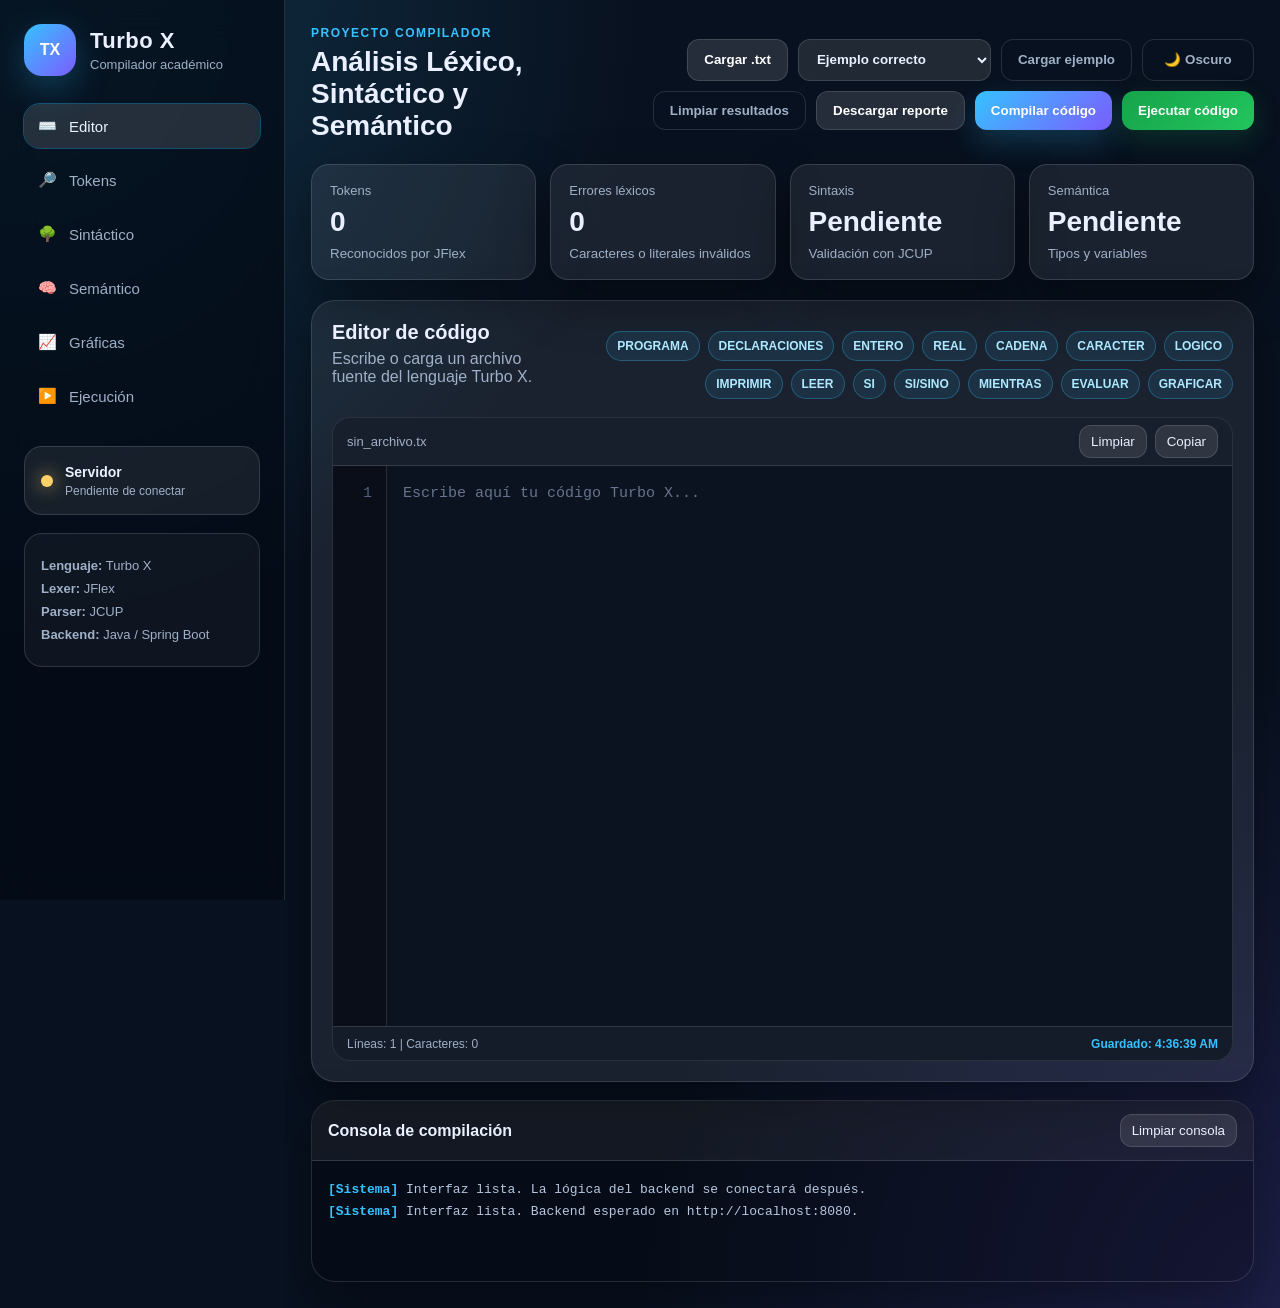
==== commit 53d26cba: "proyecto mejorado" ====
--- a/CompiladoresProject/CompiladoresProject/index.html
+++ b/CompiladoresProject/CompiladoresProject/index.html
@@ -41,6 +41,10 @@
                     <span>📈</span>
                     Gráficas
                 </button>
+                <button class="menu-item" data-panel="executionPanel">
+                    <span>▶️</span>
+                    Ejecución
+                </button>
             </nav>
 
             <div class="sidebar-card">
@@ -81,6 +85,7 @@
                         <option value="grafica">Gráfica cuadrática</option>
                         <option value="trigonometrica">Gráfica trigonométrica</option>
                         <option value="divisionCero">División entre cero</option>
+                        <option value="ejecucionLeer">Ejecución con LEER</option>
                     </select>
 
                     <button class="btn ghost" id="btnEjemplo" type="button">Cargar ejemplo</button>
@@ -88,6 +93,7 @@
                     <button class="btn ghost" id="btnLimpiarResultados" type="button">Limpiar resultados</button>
                     <button class="btn secondary" id="btnDescargarReporte" type="button">Descargar reporte</button>
                     <button class="btn primary" id="btnCompilar" type="button">Compilar código</button>
+                    <button class="btn success" id="btnEjecutarCodigo" type="button">Ejecutar código</button>
                 </div>
             </header>
 
@@ -126,11 +132,21 @@
                         <p>Escribe o carga un archivo fuente del lenguaje Turbo X.</p>
                     </div>
 
-                    <div class="chip-group">
-                        <span class="chip">PROGRAMA</span>
-                        <span class="chip">INICIO</span>
-                        <span class="chip">FIN</span>
-                        <span class="chip">GRAFICAR</span>
+                    <div class="chip-group snippet-actions editor-snippet-actions">
+                        <button class="chip snippet-chip" type="button" data-snippet="programa">PROGRAMA</button>
+                        <button class="chip snippet-chip" type="button" data-snippet="declaraciones">DECLARACIONES</button>
+                        <button class="chip snippet-chip" type="button" data-snippet="entero">ENTERO</button>
+                        <button class="chip snippet-chip" type="button" data-snippet="real">REAL</button>
+                        <button class="chip snippet-chip" type="button" data-snippet="cadena">CADENA</button>
+                        <button class="chip snippet-chip" type="button" data-snippet="caracter">CARACTER</button>
+                        <button class="chip snippet-chip" type="button" data-snippet="logico">LOGICO</button>
+                        <button class="chip snippet-chip" type="button" data-snippet="imprimir">IMPRIMIR</button>
+                        <button class="chip snippet-chip" type="button" data-snippet="leer">LEER</button>
+                        <button class="chip snippet-chip" type="button" data-snippet="si">SI</button>
+                        <button class="chip snippet-chip" type="button" data-snippet="sino">SI/SINO</button>
+                        <button class="chip snippet-chip" type="button" data-snippet="mientras">MIENTRAS</button>
+                        <button class="chip snippet-chip" type="button" data-snippet="evaluar">EVALUAR</button>
+                        <button class="chip snippet-chip" type="button" data-snippet="graficar">GRAFICAR</button>
                     </div>
                 </div>
 
@@ -286,6 +302,74 @@
                 </div>
 </section>
 
+            
+            <!-- Panel Ejecución -->
+            <section id="executionPanel" class="workspace-panel">
+                <div class="panel-header">
+                    <div>
+                        <h3>Ejecución del programa</h3>
+                        <p>Terminal interactiva para ejecutar IMPRIMIR, LEER, asignaciones, SI, MIENTRAS y EVALUAR.</p>
+                    </div>
+
+                    <div class="chip-group">
+                        <span class="chip info-chip">IMPRIMIR</span>
+                        <span class="chip info-chip">LEER interactivo</span>
+                        <span class="chip info-chip">ENTER</span>
+                        <span class="chip info-chip">Memoria</span>
+                    </div>
+                </div>
+
+                <div class="terminal-layout">
+                    <article class="result-card terminal-card">
+                        <div class="execution-card-header">
+                            <div>
+                                <h4>Terminal Turbo X</h4>
+                                <p>Cuando el programa ejecute LEER, escribe el dato en la línea de entrada y presiona Enter.</p>
+                            </div>
+                            <div class="execution-actions">
+                                <button class="tool-btn" id="btnLimpiarEjecucion" type="button">Limpiar terminal</button>
+                                <button class="btn success small" id="btnEjecutarPanel" type="button">Ejecutar</button>
+                            </div>
+                        </div>
+
+                        <!-- Se mantiene oculto para compatibilidad con código anterior, pero ya no se usa como entrada principal. -->
+                        <textarea id="entradaPrograma" class="runtime-input-hidden" spellcheck="false"></textarea>
+
+                        <div class="terminal-window" id="terminalWindow">
+                            <pre id="salidaPrograma" class="runtime-output terminal-output">Presiona “Ejecutar código” para iniciar la terminal.</pre>
+
+                            <div id="terminalInputRow" class="terminal-input-row hidden">
+                                <span class="terminal-prompt">&gt;</span>
+                                <input id="terminalInput" class="terminal-input" type="text" autocomplete="off" spellcheck="false">
+                                <span class="terminal-cursor"></span>
+                            </div>
+                        </div>
+
+                        <div class="runtime-help terminal-help">
+                            <strong>Ejemplo:</strong> si el código imprime <code>IMPRIMIR("ingrese su edad");</code> y luego ejecuta <code>LEER(edad);</code>, la terminal mostrará el mensaje, esperará el dato y continuará al presionar Enter.
+                        </div>
+                    </article>
+                </div>
+
+                <article class="result-card runtime-vars-card">
+                    <h4>Memoria de variables al finalizar</h4>
+                    <table class="mini-table">
+                        <thead>
+                            <tr>
+                                <th>Variable</th>
+                                <th>Tipo</th>
+                                <th>Valor final</th>
+                            </tr>
+                        </thead>
+                        <tbody id="tablaVariablesRuntime">
+                            <tr>
+                                <td colspan="3" class="empty-row">Sin ejecución todavía.</td>
+                            </tr>
+                        </tbody>
+                    </table>
+                </article>
+            </section>
+
             <!-- Consola inferior -->
             <section class="console-panel">
                 <div class="console-header">
--- a/CompiladoresProject/CompiladoresProject/styles.css
+++ b/CompiladoresProject/CompiladoresProject/styles.css
@@ -1710,3 +1710,564 @@
         max-height: 340px !important;
     }
 }
+
+
+/* =========================================================
+   MÓDULO DE EJECUCIÓN
+   ========================================================= */
+
+.btn.success {
+    background: linear-gradient(135deg, #16a34a, #22c55e);
+    color: #ffffff;
+    border-color: transparent;
+    box-shadow: 0 10px 28px rgba(34, 197, 94, 0.18);
+}
+
+.btn.success:hover {
+    transform: translateY(-1px);
+    box-shadow: 0 14px 32px rgba(34, 197, 94, 0.24);
+}
+
+.btn.small {
+    padding: 8px 12px;
+    font-size: 13px;
+}
+
+.execution-grid {
+    display: grid;
+    grid-template-columns: minmax(300px, 0.85fr) minmax(420px, 1.15fr);
+    gap: 16px;
+    align-items: stretch;
+}
+
+.execution-card-header {
+    display: flex;
+    align-items: flex-start;
+    justify-content: space-between;
+    gap: 14px;
+    margin-bottom: 12px;
+}
+
+.execution-card-header h4 {
+    margin: 0;
+}
+
+.execution-card-header p {
+    margin: 5px 0 0 0;
+    color: var(--text-muted);
+    font-size: 13px;
+}
+
+.execution-actions {
+    display: flex;
+    align-items: center;
+    gap: 8px;
+}
+
+.runtime-input {
+    width: 100%;
+    min-height: 230px;
+    resize: vertical;
+    border: 1px solid var(--border);
+    border-radius: 16px;
+    padding: 14px;
+    background: rgba(2, 6, 23, 0.56);
+    color: var(--text-main);
+    outline: none;
+    font-family: "Consolas", "Courier New", monospace;
+    font-size: 14px;
+    line-height: 1.5;
+}
+
+.runtime-input:focus {
+    border-color: rgba(53, 194, 255, 0.52);
+    box-shadow: 0 0 0 3px rgba(53, 194, 255, 0.10);
+}
+
+.runtime-output {
+    min-height: 300px;
+    max-height: 460px;
+    overflow: auto;
+    margin: 0;
+    border: 1px solid var(--border);
+    border-radius: 16px;
+    padding: 16px;
+    background: rgba(2, 6, 23, 0.72);
+    color: #dbeafe;
+    font-family: "Consolas", "Courier New", monospace;
+    font-size: 14px;
+    line-height: 1.55;
+    white-space: pre-wrap;
+}
+
+.runtime-help {
+    margin-top: 12px;
+    padding: 12px 14px;
+    border-radius: 14px;
+    background: rgba(53, 194, 255, 0.08);
+    border: 1px solid rgba(53, 194, 255, 0.16);
+    color: var(--text-muted);
+    font-size: 13px;
+    line-height: 1.45;
+}
+
+.runtime-vars-card {
+    margin-top: 16px;
+}
+
+body.light-theme .btn.success {
+    color: #ffffff;
+}
+
+body.light-theme .runtime-input,
+body.light-theme .runtime-output {
+    background: #ffffff;
+    color: #0f172a;
+    border-color: var(--border);
+}
+
+body.light-theme .runtime-help {
+    background: rgba(37, 99, 235, 0.07);
+    border-color: rgba(37, 99, 235, 0.16);
+    color: #475569;
+}
+
+@media (max-width: 1100px) {
+    .execution-grid {
+        grid-template-columns: 1fr;
+    }
+
+    .execution-card-header {
+        flex-direction: column;
+    }
+}
+
+
+/* =========================================================
+   TERMINAL INTERACTIVA TURBO X
+   ========================================================= */
+
+.terminal-layout {
+    display: grid;
+    grid-template-columns: 1fr;
+    gap: 16px;
+}
+
+.terminal-card {
+    min-height: 430px;
+}
+
+.runtime-input-hidden {
+    display: none !important;
+}
+
+.terminal-window {
+    min-height: 310px;
+    max-height: 440px;
+    overflow: auto;
+    border-radius: 16px;
+    border: 1px solid rgba(148, 163, 184, 0.24);
+    background: #050b16;
+    padding: 18px;
+    box-shadow: inset 0 0 24px rgba(0, 0, 0, 0.22);
+}
+
+.runtime-output.terminal-output {
+    min-height: 230px;
+    margin: 0;
+    padding: 0;
+    border: none;
+    background: transparent;
+    color: #e5e7eb;
+    font-family: "Consolas", "Courier New", monospace;
+    font-size: 15px;
+    line-height: 1.55;
+    white-space: pre-wrap;
+}
+
+.terminal-input-row {
+    display: flex;
+    align-items: center;
+    gap: 8px;
+    margin-top: 4px;
+    font-family: "Consolas", "Courier New", monospace;
+}
+
+.terminal-input-row.hidden {
+    display: none;
+}
+
+.terminal-prompt {
+    color: #38bdf8;
+    font-weight: 900;
+    font-size: 16px;
+}
+
+.terminal-input {
+    flex: 1;
+    min-width: 120px;
+    border: none;
+    outline: none;
+    background: transparent;
+    color: #fef9c3;
+    font-family: "Consolas", "Courier New", monospace;
+    font-size: 15px;
+    line-height: 1.55;
+}
+
+.terminal-input::placeholder {
+    color: #64748b;
+}
+
+.terminal-cursor {
+    width: 9px;
+    height: 18px;
+    background: #38bdf8;
+    display: inline-block;
+    animation: terminalBlink 1s steps(2, start) infinite;
+}
+
+@keyframes terminalBlink {
+    0%, 45% {
+        opacity: 1;
+    }
+
+    46%, 100% {
+        opacity: 0;
+    }
+}
+
+.terminal-help {
+    margin-top: 14px;
+}
+
+.terminal-help code {
+    color: #fde68a;
+    background: rgba(255, 255, 255, 0.08);
+    padding: 2px 5px;
+    border-radius: 6px;
+}
+
+body.light-theme .terminal-window {
+    background: #0f172a;
+    border-color: rgba(15, 23, 42, 0.18);
+}
+
+body.light-theme .runtime-output.terminal-output {
+    color: #e5e7eb;
+}
+
+body.light-theme .terminal-input {
+    color: #fef9c3;
+}
+
+
+
+/* =========================================================
+   BOTONES RÁPIDOS DEL EDITOR
+   ========================================================= */
+
+.snippet-chip {
+    cursor: pointer;
+    border: 1px solid rgba(56, 189, 248, 0.30);
+    transition: all 0.2s ease;
+    font-family: inherit;
+}
+
+.snippet-chip:hover {
+    transform: translateY(-1px);
+    border-color: rgba(56, 189, 248, 0.70);
+    box-shadow: 0 8px 18px rgba(56, 189, 248, 0.14);
+}
+
+/* =========================================================
+   AJUSTE TEMA CLARO - TERMINAL DE EJECUCIÓN
+   ========================================================= */
+
+body.light-theme .terminal-card,
+body.light-theme .runtime-vars-card {
+    background: rgba(255, 255, 255, 0.86) !important;
+    color: #0f172a !important;
+    border-color: rgba(148, 163, 184, 0.32) !important;
+}
+
+body.light-theme .terminal-card h4,
+body.light-theme .runtime-vars-card h4,
+body.light-theme .execution-card-header h4 {
+    color: #0f172a !important;
+}
+
+body.light-theme .terminal-card p,
+body.light-theme .execution-card-header p,
+body.light-theme .terminal-help,
+body.light-theme .runtime-help {
+    color: #475569 !important;
+}
+
+body.light-theme .terminal-window {
+    background: #0b1220 !important;
+    border: 1px solid rgba(15, 23, 42, 0.28) !important;
+    box-shadow: inset 0 0 28px rgba(0, 0, 0, 0.32) !important;
+}
+
+body.light-theme .runtime-output.terminal-output,
+body.light-theme #salidaPrograma {
+    color: #f8fafc !important;
+    -webkit-text-fill-color: #f8fafc !important;
+    opacity: 1 !important;
+}
+
+body.light-theme .terminal-input {
+    color: #fef08a !important;
+    -webkit-text-fill-color: #fef08a !important;
+}
+
+body.light-theme .terminal-prompt {
+    color: #38bdf8 !important;
+}
+
+body.light-theme .terminal-cursor {
+    background: #38bdf8 !important;
+}
+
+body.light-theme .terminal-help code {
+    color: #92400e !important;
+    background: rgba(251, 191, 36, 0.18) !important;
+}
+
+body.light-theme .chip {
+    background: rgba(37, 99, 235, 0.10) !important;
+    color: #1d4ed8 !important;
+    border-color: rgba(37, 99, 235, 0.25) !important;
+}
+
+body.light-theme .snippet-chip:hover {
+    border-color: rgba(37, 99, 235, 0.55) !important;
+    box-shadow: 0 8px 18px rgba(37, 99, 235, 0.12) !important;
+}
+
+
+
+/* =========================================================
+   SNIPPETS DEL EDITOR
+   ========================================================= */
+
+.editor-snippet-actions {
+    margin-top: 10px;
+    display: flex;
+    flex-wrap: wrap;
+    gap: 8px;
+}
+
+.snippet-chip {
+    cursor: pointer;
+    border: 1px solid rgba(56, 189, 248, 0.30);
+    transition: all 0.2s ease;
+    font-family: inherit;
+}
+
+.snippet-chip:hover {
+    transform: translateY(-1px);
+    border-color: rgba(56, 189, 248, 0.70);
+    box-shadow: 0 8px 18px rgba(56, 189, 248, 0.14);
+}
+
+.info-chip {
+    cursor: default;
+    opacity: 0.85;
+}
+
+/* =========================================================
+   TERMINAL DE EJECUCIÓN - CONTRASTE EN TEMA CLARO Y OSCURO
+   ========================================================= */
+
+/* La terminal siempre usa estilo consola oscuro para mantener legibilidad. */
+.terminal-window,
+body.light-theme .terminal-window {
+    background: #050b16 !important;
+    color: #f8fafc !important;
+    border: 1px solid rgba(56, 189, 248, 0.20) !important;
+    box-shadow: inset 0 0 28px rgba(0, 0, 0, 0.42) !important;
+}
+
+/* Pre de salida */
+#salidaPrograma,
+.runtime-output,
+.runtime-output.terminal-output,
+.terminal-output,
+body.light-theme #salidaPrograma,
+body.light-theme .runtime-output,
+body.light-theme .runtime-output.terminal-output,
+body.light-theme .terminal-output {
+    background: transparent !important;
+    color: #f8fafc !important;
+    -webkit-text-fill-color: #f8fafc !important;
+    opacity: 1 !important;
+    text-shadow: none !important;
+}
+
+/* Todo elemento interno de la terminal conserva contraste */
+.terminal-window *,
+body.light-theme .terminal-window * {
+    color: #f8fafc !important;
+    -webkit-text-fill-color: #f8fafc !important;
+    opacity: 1 !important;
+}
+
+/* Entrada interactiva */
+.terminal-input,
+body.light-theme .terminal-input {
+    background: transparent !important;
+    color: #fef08a !important;
+    -webkit-text-fill-color: #fef08a !important;
+    caret-color: #fef08a !important;
+}
+
+.terminal-prompt,
+body.light-theme .terminal-prompt {
+    color: #38bdf8 !important;
+    -webkit-text-fill-color: #38bdf8 !important;
+    font-weight: 900 !important;
+}
+
+.terminal-cursor,
+body.light-theme .terminal-cursor {
+    background: #38bdf8 !important;
+}
+
+body.light-theme .terminal-card,
+body.light-theme .runtime-vars-card {
+    background: rgba(255, 255, 255, 0.88) !important;
+    color: #0f172a !important;
+    border-color: rgba(148, 163, 184, 0.32) !important;
+}
+
+body.light-theme .terminal-card h4,
+body.light-theme .runtime-vars-card h4,
+body.light-theme .execution-card-header h4 {
+    color: #0f172a !important;
+}
+
+body.light-theme .terminal-card p,
+body.light-theme .execution-card-header p,
+body.light-theme .terminal-help,
+body.light-theme .runtime-help {
+    color: #475569 !important;
+}
+
+body.light-theme .terminal-help code {
+    color: #92400e !important;
+    background: rgba(251, 191, 36, 0.18) !important;
+    -webkit-text-fill-color: #92400e !important;
+}
+
+body.light-theme .chip {
+    background: rgba(37, 99, 235, 0.10) !important;
+    color: #1d4ed8 !important;
+    border-color: rgba(37, 99, 235, 0.25) !important;
+}
+
+body.light-theme .snippet-chip:hover {
+    border-color: rgba(37, 99, 235, 0.55) !important;
+    box-shadow: 0 8px 18px rgba(37, 99, 235, 0.12) !important;
+}
+
+
+
+/* =========================================================
+   SNIPPETS FUNCIONALES + GUÍAS DE INDENTACIÓN
+   Versión combinada sobre styles.1.css funcional.
+   ========================================================= */
+
+.editor-snippet-actions {
+    display: flex;
+    flex-wrap: wrap;
+    gap: 8px;
+    justify-content: flex-end;
+}
+
+.snippet-chip {
+    cursor: pointer !important;
+    pointer-events: auto !important;
+    user-select: none;
+    border: 1px solid rgba(56, 189, 248, 0.30);
+    transition: all 0.2s ease;
+    font-family: inherit;
+}
+
+.snippet-chip:hover {
+    transform: translateY(-1px);
+    border-color: rgba(56, 189, 248, 0.70);
+    box-shadow: 0 8px 18px rgba(56, 189, 248, 0.14);
+}
+
+.info-chip {
+    cursor: default !important;
+    opacity: 0.85;
+}
+
+/*
+   La guía se dibuja dentro de la capa de resaltado.
+   No es una capa encima del textarea, por eso no bloquea escritura ni botones.
+*/
+.syntax-indent-guide {
+    display: inline-block;
+    width: 37.2px;
+    height: 1em;
+    border-left: 1px dotted rgba(125, 211, 252, 0.42);
+    box-sizing: border-box;
+    color: transparent;
+}
+
+body.light-theme .syntax-indent-guide {
+    border-left-color: rgba(37, 99, 235, 0.36);
+}
+
+body.light-theme .snippet-chip:hover {
+    border-color: rgba(37, 99, 235, 0.55) !important;
+    box-shadow: 0 8px 18px rgba(37, 99, 235, 0.12) !important;
+}
+
+/* Terminal legible también en tema claro */
+.terminal-window,
+body.light-theme .terminal-window {
+    background: #050b16 !important;
+    color: #f8fafc !important;
+    border: 1px solid rgba(56, 189, 248, 0.20) !important;
+    box-shadow: inset 0 0 28px rgba(0, 0, 0, 0.42) !important;
+}
+
+#salidaPrograma,
+.runtime-output,
+.runtime-output.terminal-output,
+.terminal-output,
+body.light-theme #salidaPrograma,
+body.light-theme .runtime-output,
+body.light-theme .runtime-output.terminal-output,
+body.light-theme .terminal-output {
+    background: transparent !important;
+    color: #f8fafc !important;
+    -webkit-text-fill-color: #f8fafc !important;
+    opacity: 1 !important;
+    text-shadow: none !important;
+}
+
+.terminal-input,
+body.light-theme .terminal-input {
+    background: transparent !important;
+    color: #fef08a !important;
+    -webkit-text-fill-color: #fef08a !important;
+    caret-color: #fef08a !important;
+}
+
+.terminal-prompt,
+body.light-theme .terminal-prompt {
+    color: #38bdf8 !important;
+    -webkit-text-fill-color: #38bdf8 !important;
+    font-weight: 900 !important;
+}
+
+.terminal-cursor,
+body.light-theme .terminal-cursor {
+    background: #38bdf8 !important;
+}
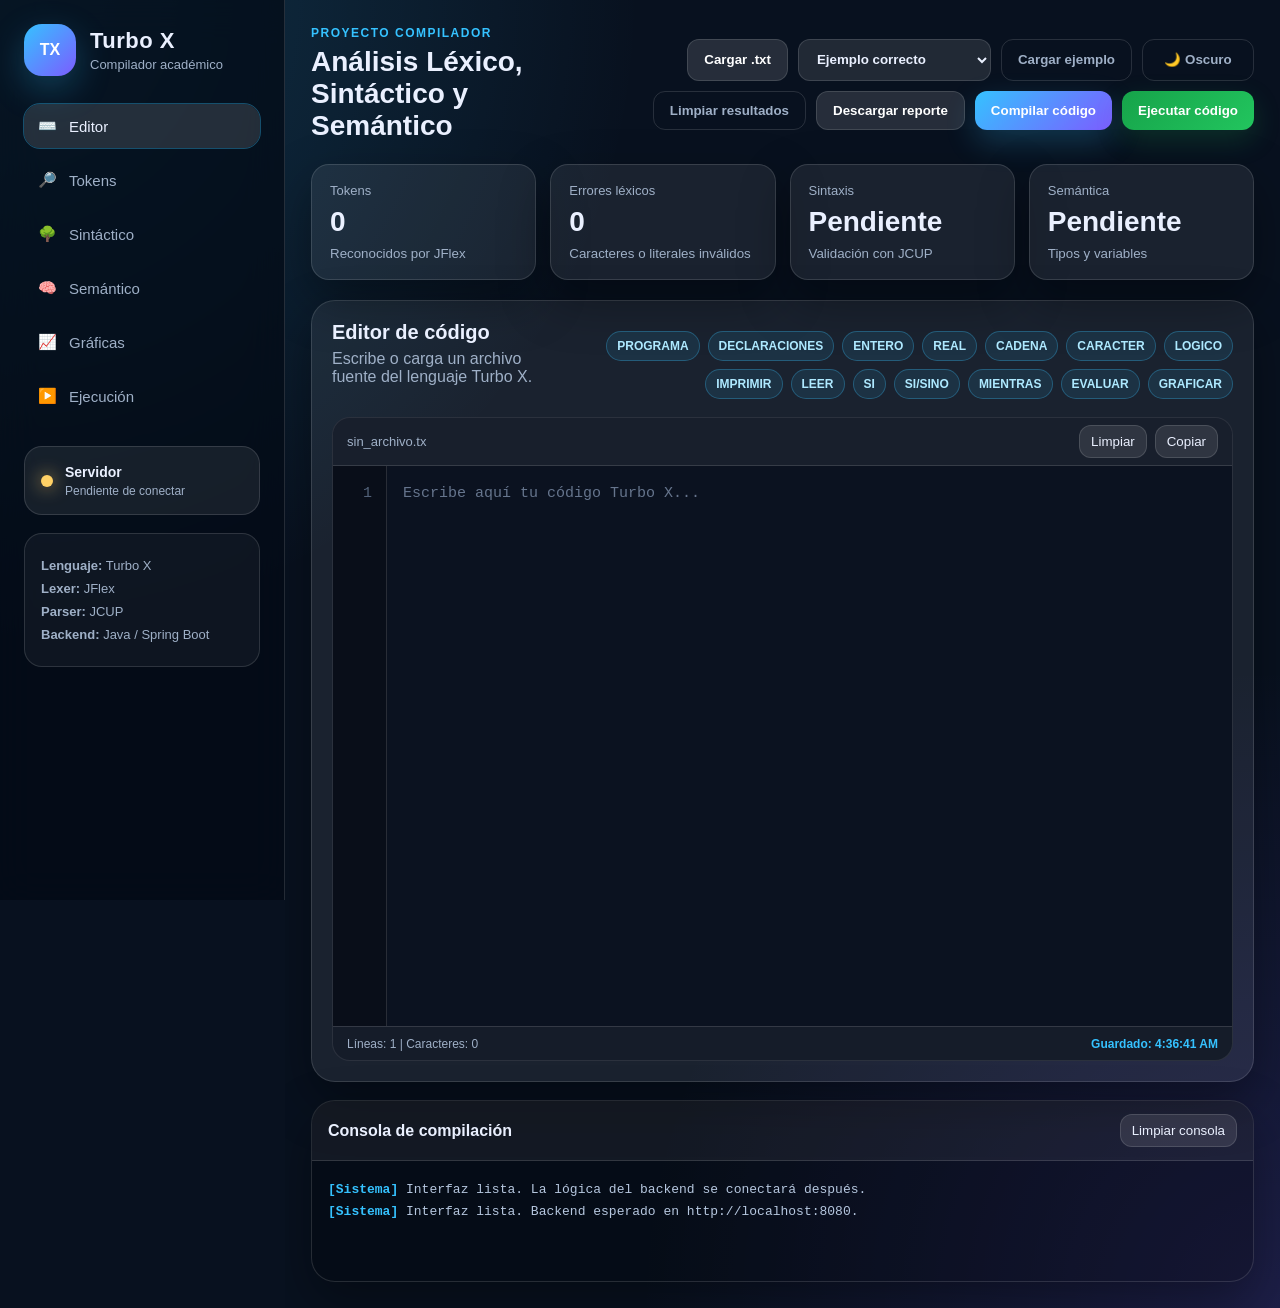
==== commit 7aeb378a: "archivos comentados" ====
--- a/CompiladoresProject/CompiladoresProject/index.html
+++ b/CompiladoresProject/CompiladoresProject/index.html
@@ -1,6 +1,22 @@
+<!--
+    ARCHIVO: index.html
+    FUNCIÓN GENERAL:
+    Este archivo define la estructura visual de la interfaz web del compilador Turbo X.
+    Aquí se crean los paneles, botones, tablas, editor de código, consola, módulo de gráficas
+    y terminal de ejecución. La lógica no se programa aquí, sino en script.js.
+    El diseño visual se controla desde styles.css.
+-->
 <!DOCTYPE html>
 <html lang="es">
 <head>
+    <!--
+        HEAD:
+        Contiene la configuración básica del documento HTML:
+        - Codificación UTF-8 para aceptar tildes y caracteres especiales.
+        - Configuración responsive para que la interfaz se adapte a pantallas.
+        - Título de la pestaña del navegador.
+        - Enlace al archivo CSS principal.
+    -->
     <meta charset="UTF-8">
     <meta name="viewport" content="width=device-width, initial-scale=1.0">
     <title>Turbo X Compiler</title>
@@ -8,9 +24,21 @@
 </head>
 <body>
 
+    <!--
+        app-shell:
+        Contenedor principal de toda la aplicación.
+        Se divide en dos zonas principales:
+        1. sidebar: menú lateral de navegación.
+        2. main-content: área donde se muestran editor, resultados y consola.
+    -->
+
     <div class="app-shell">
 
-        <!-- Barra lateral -->
+        <!--
+            BARRA LATERAL:
+            Muestra la identidad del proyecto, el menú de navegación por fases,
+            el estado del servidor y un resumen técnico del compilador.
+        -->
         <aside class="sidebar">
             <div class="brand">
                 <div class="brand-icon">TX</div>
@@ -20,6 +48,11 @@
                 </div>
             </div>
 
+            <!--
+                Menú de navegación:
+                Cada botón tiene data-panel con el id del panel que debe mostrarse.
+                script.js usa este atributo para ocultar/mostrar secciones.
+            -->
             <nav class="menu">
                 <button class="menu-item active" data-panel="editorPanel">
                     <span>⌨️</span>
@@ -47,6 +80,11 @@
                 </button>
             </nav>
 
+            <!--
+                Tarjeta de estado del servidor:
+                El texto con id="serverStatus" se actualiza desde JavaScript
+                para indicar si el backend está conectado, pendiente o con error.
+            -->
             <div class="sidebar-card">
                 <span class="status-dot"></span>
                 <div>
@@ -63,10 +101,20 @@
             </div>
         </aside>
 
-        <!-- Contenido principal -->
+        <!--
+        CONTENIDO PRINCIPAL:
+        Aquí vive toda la zona funcional de la aplicación:
+        encabezado, métricas, editor, resultados por fase, gráficas,
+        ejecución y consola general.
+    -->
         <main class="main-content">
 
-            <!-- Encabezado -->
+            <!--
+            ENCABEZADO SUPERIOR:
+            Contiene los controles principales de uso:
+            cargar archivo, cargar ejemplos, cambiar tema, limpiar resultados,
+            descargar reporte, compilar y ejecutar.
+        -->
             <header class="topbar">
                 <div>
                     <p class="eyebrow">Proyecto compilador</p>
@@ -74,6 +122,10 @@
                 </div>
 
                 <div class="topbar-actions">
+                    <!--
+                    Input oculto para cargar archivos .txt.
+                    El botón visible "Cargar .txt" activa este input desde script.js.
+                -->
                     <input type="file" id="archivoTxt" accept=".txt" hidden>
                     <button class="btn secondary" id="btnArchivo" type="button">Cargar .txt</button>
 
@@ -97,7 +149,12 @@
                 </div>
             </header>
 
-            <!-- Tarjetas de resumen -->
+            <!--
+            TARJETAS DE RESUMEN:
+            Muestran indicadores rápidos de la última compilación:
+            tokens encontrados, errores léxicos, estado sintáctico y estado semántico.
+            Estos valores se actualizan desde script.js.
+        -->
             <section class="dashboard-grid">
                 <article class="metric-card">
                     <span class="metric-label">Tokens</span>
@@ -124,7 +181,12 @@
                 </article>
             </section>
 
-            <!-- Panel de Editor -->
+            <!--
+            PANEL DE EDITOR:
+            Es la sección donde el usuario escribe el código Turbo X.
+            Incluye botones de snippets, numeración de líneas, resaltado de sintaxis,
+            marcas visuales de error y autoguardado local.
+        -->
             <section id="editorPanel" class="workspace-panel active-panel">
                 <div class="panel-header">
                     <div>
@@ -132,6 +194,11 @@
                         <p>Escribe o carga un archivo fuente del lenguaje Turbo X.</p>
                     </div>
 
+                    <!--
+                        Botones rápidos o snippets:
+                        Insertan estructuras comunes del lenguaje Turbo X en el editor.
+                        Cada botón usa data-snippet para indicar qué fragmento insertar.
+                    -->
                     <div class="chip-group snippet-actions editor-snippet-actions">
                         <button class="chip snippet-chip" type="button" data-snippet="programa">PROGRAMA</button>
                         <button class="chip snippet-chip" type="button" data-snippet="declaraciones">DECLARACIONES</button>
@@ -159,10 +226,20 @@
                         </div>
                     </div>
 
+                    <!--
+                        code-wrapper:
+                        Une la columna de números de línea con el editor real.
+                        La capa highlightLayer muestra colores; el textarea recibe la escritura.
+                    -->
                     <div class="code-wrapper">
                         <div id="lineNumbers" class="line-numbers">1</div>
 
                         <div class="highlight-editor">
+                            <!--
+                            errorLineLayer: capa visual para pintar filas con errores o advertencias.
+                            highlightLayer: capa de resaltado de sintaxis.
+                            codigo: textarea transparente donde el usuario escribe realmente.
+                        -->
                             <div id="errorLineLayer" class="error-line-layer" aria-hidden="true"></div>
                             <pre id="highlightLayer" class="highlight-layer" aria-hidden="true"></pre>
                             <textarea id="codigo" class="code-input" spellcheck="false" placeholder="Escribe aquí tu código Turbo X..."></textarea>
@@ -176,7 +253,11 @@
                 </div>
             </section>
 
-            <!-- Panel de Tokens -->
+            <!--
+            PANEL DE TOKENS:
+            Presenta en tabla la salida del análisis léxico generado por el backend.
+            La tabla se llena dinámicamente desde renderTokens() en script.js.
+        -->
             <section id="tokensPanel" class="workspace-panel">
                 <div class="panel-header">
                     <div>
@@ -205,7 +286,11 @@
                 </div>
             </section>
 
-            <!-- Panel Sintáctico -->
+            <!--
+            PANEL SINTÁCTICO:
+            Muestra si el parser JCUP aceptó o rechazó el código.
+            También presenta una representación resumida del árbol sintáctico.
+        -->
             <section id="parserPanel" class="workspace-panel">
                 <div class="panel-header">
                     <div>
@@ -229,7 +314,11 @@
                 </div>
             </section>
 
-            <!-- Panel Semántico -->
+            <!--
+            PANEL SEMÁNTICO:
+            Presenta la tabla de símbolos y los errores de tipos, variables no declaradas,
+            duplicados u otras reglas semánticas detectadas por el backend.
+        -->
             <section id="semanticPanel" class="workspace-panel">
                 <div class="panel-header">
                     <div>
@@ -267,7 +356,11 @@
                 </div>
             </section>
 
-            <!-- Panel Gráficas -->
+            <!--
+            PANEL DE GRÁFICAS:
+            Muestra la instrucción GRAFICAR detectada, la URL generada hacia Desmos
+            y una vista previa interna usando Canvas.
+        -->
             <section id="graphPanel" class="workspace-panel">
                 <div class="panel-header">
                     <div>
@@ -297,13 +390,18 @@
                         </div>
                     </div>
 
+                    <!-- Canvas donde script.js dibuja una vista previa de la función matemática. -->
                     <canvas id="graficaCanvas"></canvas>
                     <p id="graficaAyuda">Gráfica pendiente. Compila un programa con GRAFICAR para visualizarla.</p>
                 </div>
 </section>
 
             
-            <!-- Panel Ejecución -->
+            <!--
+            PANEL DE EJECUCIÓN:
+            Funciona como una terminal interactiva para ejecutar programas Turbo X.
+            Permite capturar entradas cuando el programa usa LEER().
+        -->
             <section id="executionPanel" class="workspace-panel">
                 <div class="panel-header">
                     <div>
@@ -332,7 +430,11 @@
                             </div>
                         </div>
 
-                        <!-- Se mantiene oculto para compatibilidad con código anterior, pero ya no se usa como entrada principal. -->
+                        <!--
+                        entradaPrograma:
+                        Campo oculto mantenido por compatibilidad con versiones anteriores.
+                        La entrada activa ahora se realiza en terminalInput.
+                    -->
                         <textarea id="entradaPrograma" class="runtime-input-hidden" spellcheck="false"></textarea>
 
                         <div class="terminal-window" id="terminalWindow">
@@ -370,7 +472,11 @@
                 </article>
             </section>
 
-            <!-- Consola inferior -->
+            <!--
+            CONSOLA INFERIOR:
+            Registra mensajes del sistema, fases ejecutadas, errores de conexión,
+            resultados y acciones realizadas por el usuario.
+        -->
             <section class="console-panel">
                 <div class="console-header">
                     <h3>Consola de compilación</h3>
@@ -385,6 +491,11 @@
         </main>
     </div>
 
+    <!--
+        script.js:
+        Archivo que conecta los botones, consume el backend Spring Boot,
+        actualiza tablas, dibuja gráficas y controla la terminal de ejecución.
+    -->
     <script src="script.js"></script>
 </body>
 </html>
--- a/CompiladoresProject/CompiladoresProject/styles.css
+++ b/CompiladoresProject/CompiladoresProject/styles.css
@@ -1,3 +1,11 @@
+/*
+   ARCHIVO: styles.css
+   FUNCIÓN GENERAL:
+   Define toda la apariencia visual del compilador Turbo X.
+   Aquí se controlan colores, distribución, paneles, editor, tablas,
+   consola, terminal, módulo de gráficas, tema claro/oscuro y diseño responsive.
+*/
+
 /*CONFIGURACIÓN DE COLORES - MODO CLARO*/
 
 /* =========================================================
@@ -5,6 +13,11 @@
    Diseño visual preparado para conectar después con Java/Spring Boot
    ========================================================= */
 
+/*
+   Variables globales de diseño:
+   Permiten reutilizar colores, sombras y radios en todo el sitio.
+   Cambiar estos valores modifica gran parte del tema visual.
+*/
 :root {
     --bg-main: #08111f;
     --bg-secondary: #0d1b2e;
@@ -25,10 +38,15 @@
     --radius-md: 12px;
 }
 
+/* box-sizing evita que padding y border aumenten el tamaño final de los elementos. */
 * {
     box-sizing: border-box;
 }
 
+/*
+   Estilos generales del documento:
+   Define fondo, fuente principal y color base del texto.
+*/
 body {
     margin: 0;
     min-height: 100vh;
@@ -50,6 +68,10 @@
     border: none;
 }
 
+/*
+   Contenedor principal en dos columnas:
+   barra lateral fija a la izquierda y contenido principal a la derecha.
+*/
 .app-shell {
     display: grid;
     grid-template-columns: 285px 1fr;
@@ -60,6 +82,10 @@
    SIDEBAR
    ========================================================= */
 
+/*
+   Barra lateral:
+   Permanece visible, contiene navegación y datos del servidor.
+*/
 .sidebar {
     padding: 24px;
     background: rgba(3, 10, 22, 0.72);
@@ -107,6 +133,7 @@
     gap: 10px;
 }
 
+/* Botones del menú lateral que activan cada panel de trabajo. */
 .menu-item {
     width: 100%;
     padding: 13px 14px;
@@ -179,11 +206,13 @@
    MAIN CONTENT
    ========================================================= */
 
+/* Área principal donde se muestran editor, resultados y consola. */
 .main-content {
     padding: 26px;
     overflow: hidden;
 }
 
+/* Encabezado con título y acciones principales de la aplicación. */
 .topbar {
     display: flex;
     align-items: center;
@@ -214,6 +243,7 @@
     justify-content: flex-end;
 }
 
+/* Botones generales reutilizados en toda la interfaz. */
 .btn,
 .tool-btn {
     cursor: pointer;
@@ -264,6 +294,7 @@
    DASHBOARD
    ========================================================= */
 
+/* Tarjetas de métricas: resumen rápido de tokens, errores y estados de análisis. */
 .dashboard-grid {
     display: grid;
     grid-template-columns: repeat(4, minmax(0, 1fr));
@@ -301,6 +332,10 @@
    WORKSPACE PANELS
    ========================================================= */
 
+/*
+   Paneles principales:
+   Solo uno se muestra a la vez mediante la clase active-panel.
+*/
 .workspace-panel {
     display: none;
     padding: 20px;
@@ -354,6 +389,7 @@
    EDITOR
    ========================================================= */
 
+/* Contenedor visual del editor de código. */
 .editor-card {
     border-radius: var(--radius-lg);
     overflow: hidden;
@@ -388,6 +424,10 @@
     border: 1px solid var(--border);
 }
 
+/*
+   Une números de línea y área de edición.
+   Algunas reglas posteriores ajustan su altura para mantener alineación exacta.
+*/
 .code-wrapper {
     display: grid;
     grid-template-columns: 58px 1fr;
@@ -395,6 +435,7 @@
     max-height: 520px;
 }
 
+/* Columna de números de línea sincronizada con el scroll del textarea. */
 .line-numbers {
     padding: 16px 12px;
     color: #526179;
@@ -407,6 +448,7 @@
     overflow: hidden;
 }
 
+/* Textarea original del editor usado por compatibilidad con versiones iniciales. */
 #codigo {
     width: 100%;
     min-height: 440px;
@@ -427,6 +469,7 @@
    TABLES
    ========================================================= */
 
+/* Tarjetas que contienen tablas o resultados de análisis. */
 .table-card,
 .result-card {
     border-radius: var(--radius-lg);
@@ -503,6 +546,7 @@
     font-size: 16px;
 }
 
+/* Cajas de mensajes usadas para estado sintáctico, semántico y errores. */
 .result-box {
     padding: 16px;
     border-radius: 14px;
@@ -555,6 +599,7 @@
    CONSOLE
    ========================================================= */
 
+/* Consola inferior donde se muestran mensajes del sistema y fases ejecutadas. */
 .console-panel {
     border-radius: var(--radius-xl);
     background: rgba(0, 0, 0, 0.26);
@@ -600,6 +645,10 @@
    RESPONSIVE
    ========================================================= */
 
+/*
+   Responsive para pantallas medianas:
+   La barra lateral deja de ser columna fija y los paneles se acomodan en una sola columna.
+*/
 @media (max-width: 1100px) {
     .app-shell {
         grid-template-columns: 1fr;
@@ -696,6 +745,10 @@
     min-width: 112px;
 }
 
+/*
+   Tema claro:
+   Sobrescribe las variables de :root para cambiar colores sin duplicar toda la interfaz.
+*/
 body.light-theme {
     --bg-main: #f8fafc;
     --bg-secondary: #eef2ff;
@@ -837,6 +890,10 @@
    EDITOR CON RESALTADO DE SINTAXIS
    ========================================================= */
 
+/*
+   Editor con capas:
+   Contiene la capa de resaltado y el textarea transparente donde se escribe.
+*/
 .highlight-editor {
     position: relative;
     min-height: 440px;
@@ -845,6 +902,10 @@
     background: transparent;
 }
 
+/*
+   highlight-layer muestra el código coloreado.
+   code-input recibe la escritura real y mantiene el cursor visible.
+*/
 .highlight-layer,
 .code-input {
     position: absolute;
@@ -892,6 +953,7 @@
 }
 
 /* Resaltado en tema oscuro */
+/* Colores para cada tipo visual del resaltado de sintaxis Turbo X. */
 .syntax-keyword {
     color: #7dd3fc;
     font-weight: 800;
@@ -1076,6 +1138,7 @@
    MARCADO DE LÍNEAS CON ERROR Y VALIDACIÓN EN VIVO
    ========================================================= */
 
+/* Capa que pinta fondos en líneas con errores o advertencias. */
 .error-line-layer {
     position: absolute;
     inset: 0;
@@ -1370,6 +1433,7 @@
     margin-top: 10px;
 }
 
+/* Tarjeta contenedora de la vista previa de la gráfica en Canvas. */
 .graph-card,
 #graficaCanvasWrapper {
     margin-top: 18px;
@@ -1861,6 +1925,7 @@
     display: none !important;
 }
 
+/* Ventana tipo consola para mostrar salida e ingresar datos con LEER(). */
 .terminal-window {
     min-height: 310px;
     max-height: 440px;
@@ -1967,6 +2032,7 @@
    BOTONES RÁPIDOS DEL EDITOR
    ========================================================= */
 
+/* Botones rápidos que insertan estructuras del lenguaje en el editor. */
 .snippet-chip {
     cursor: pointer;
     border: 1px solid rgba(56, 189, 248, 0.30);
@@ -2210,6 +2276,7 @@
    La guía se dibuja dentro de la capa de resaltado.
    No es una capa encima del textarea, por eso no bloquea escritura ni botones.
 */
+/* Guías verticales de indentación dibujadas dentro del resaltado del editor. */
 .syntax-indent-guide {
     display: inline-block;
     width: 37.2px;
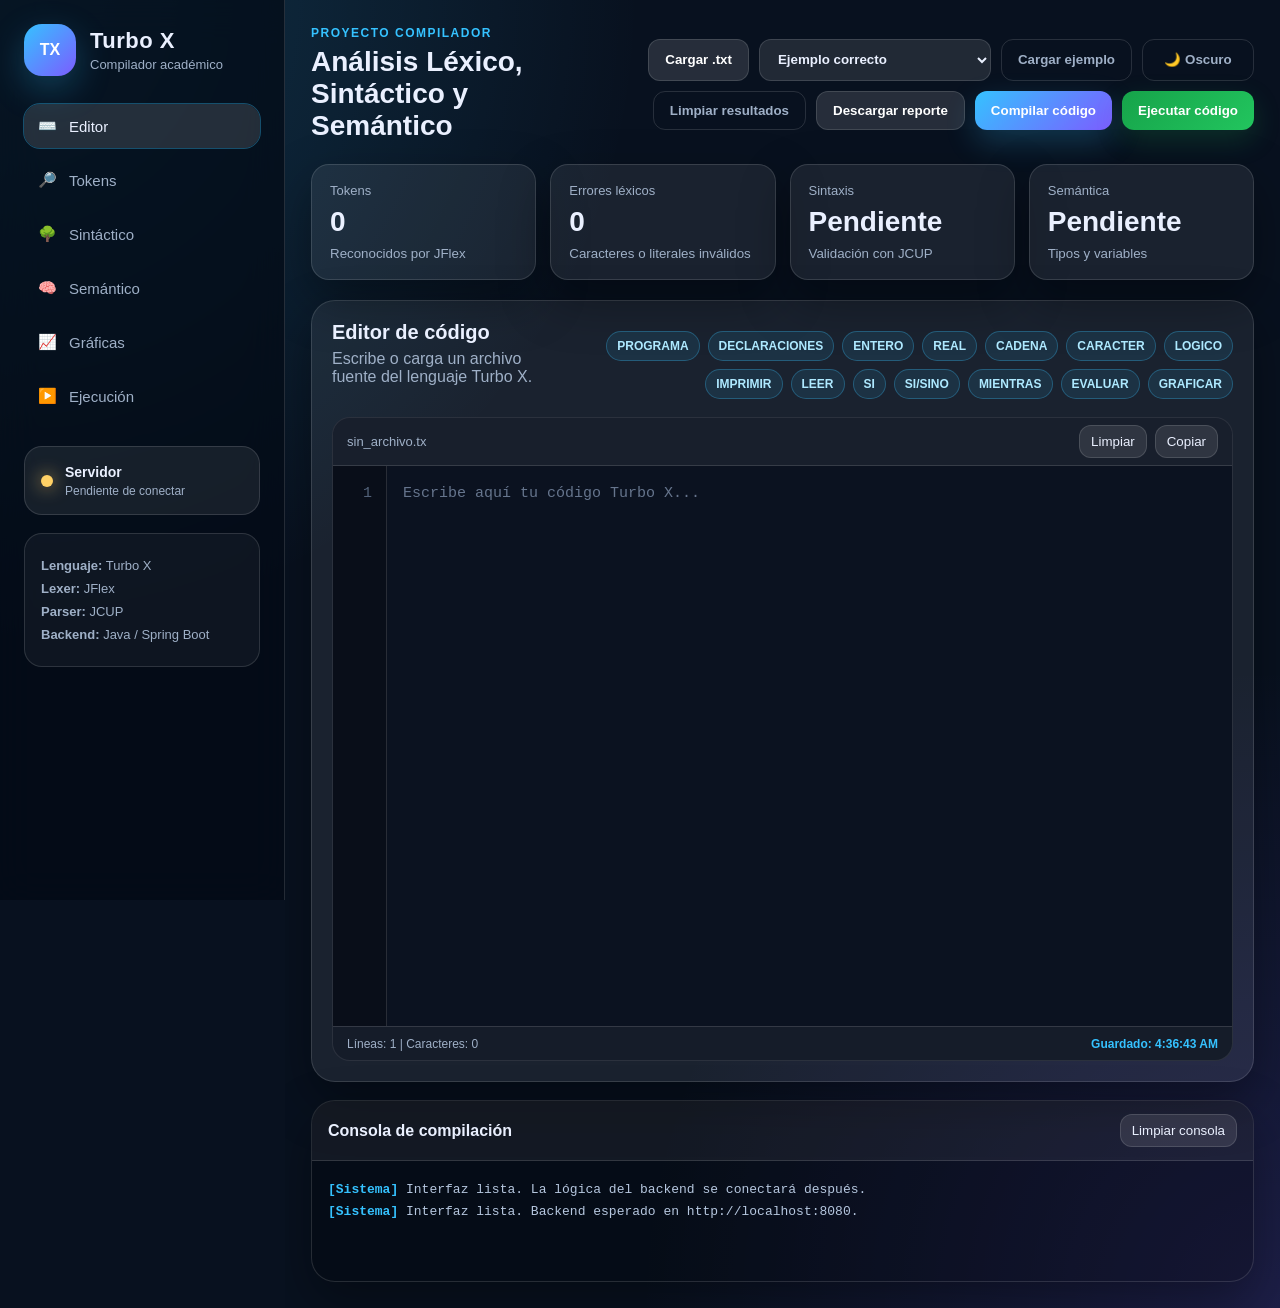
==== commit f5e4bd0f: "Mejoras en cada clase" ====
--- a/CompiladoresProject/CompiladoresProject/index.html
+++ b/CompiladoresProject/CompiladoresProject/index.html
@@ -137,6 +137,10 @@
                         <option value="grafica">Gráfica cuadrática</option>
                         <option value="trigonometrica">Gráfica trigonométrica</option>
                         <option value="divisionCero">División entre cero</option>
+                        <option value="potenciaDoble">Potencia con **</option>
+                        <option value="realCadena">Error REAL + CADENA</option>
+                        <option value="enteroCaracter">Error ENTERO + CARACTER</option>
+                        <option value="recuperacionErrores">Recuperación sintáctica</option>
                         <option value="ejecucionLeer">Ejecución con LEER</option>
                     </select>
 
